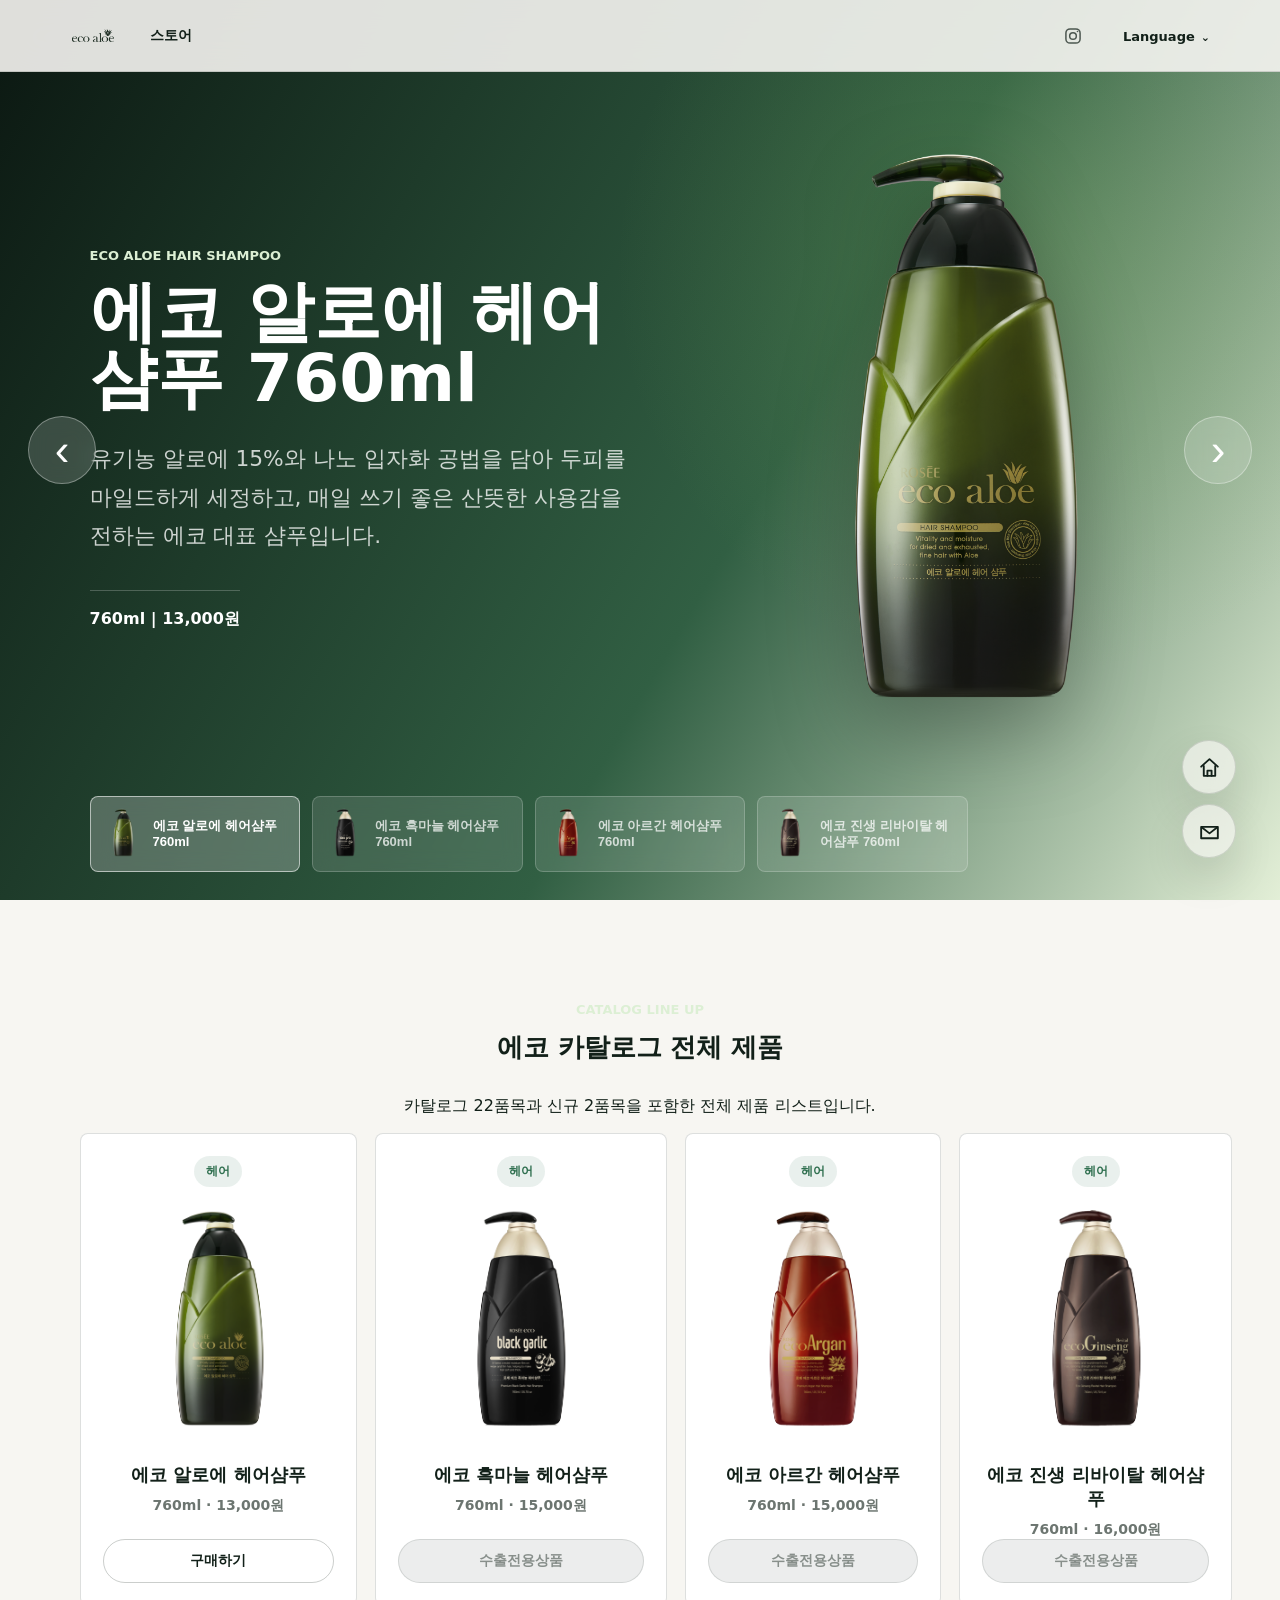
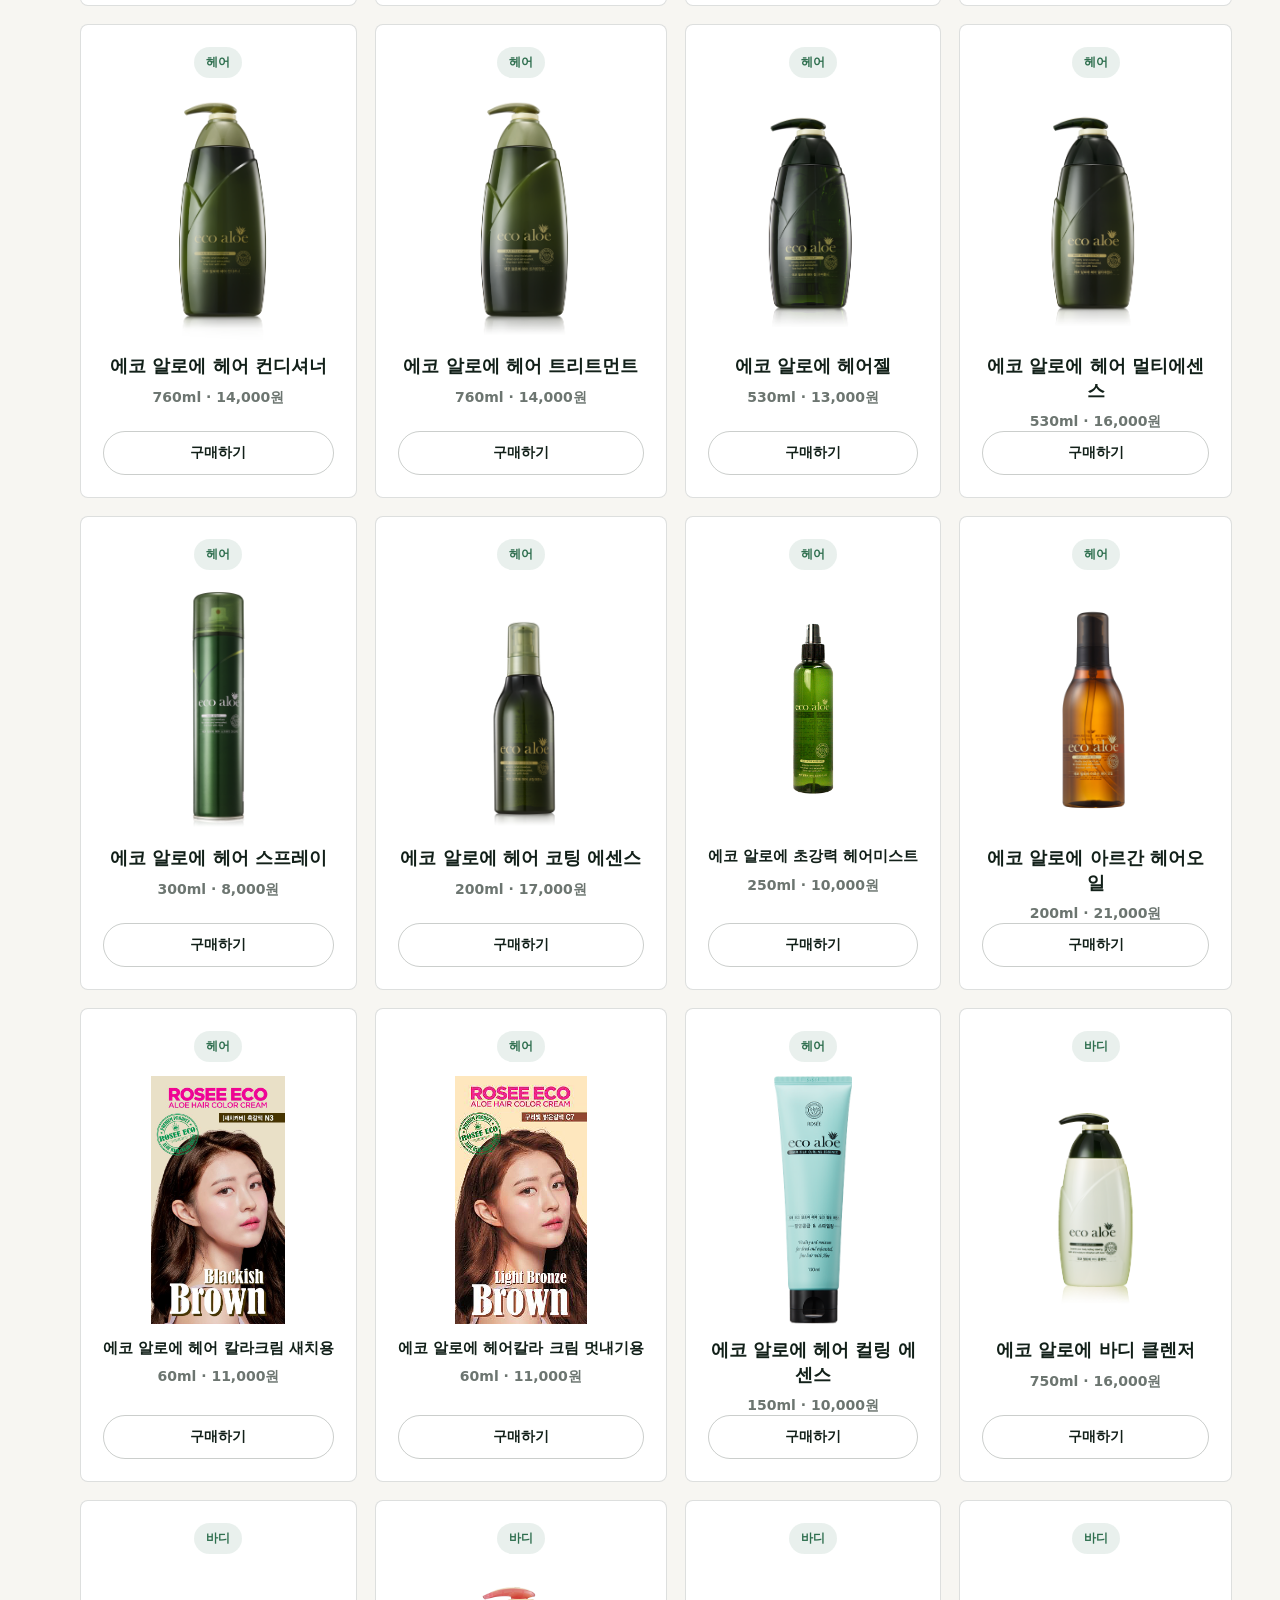
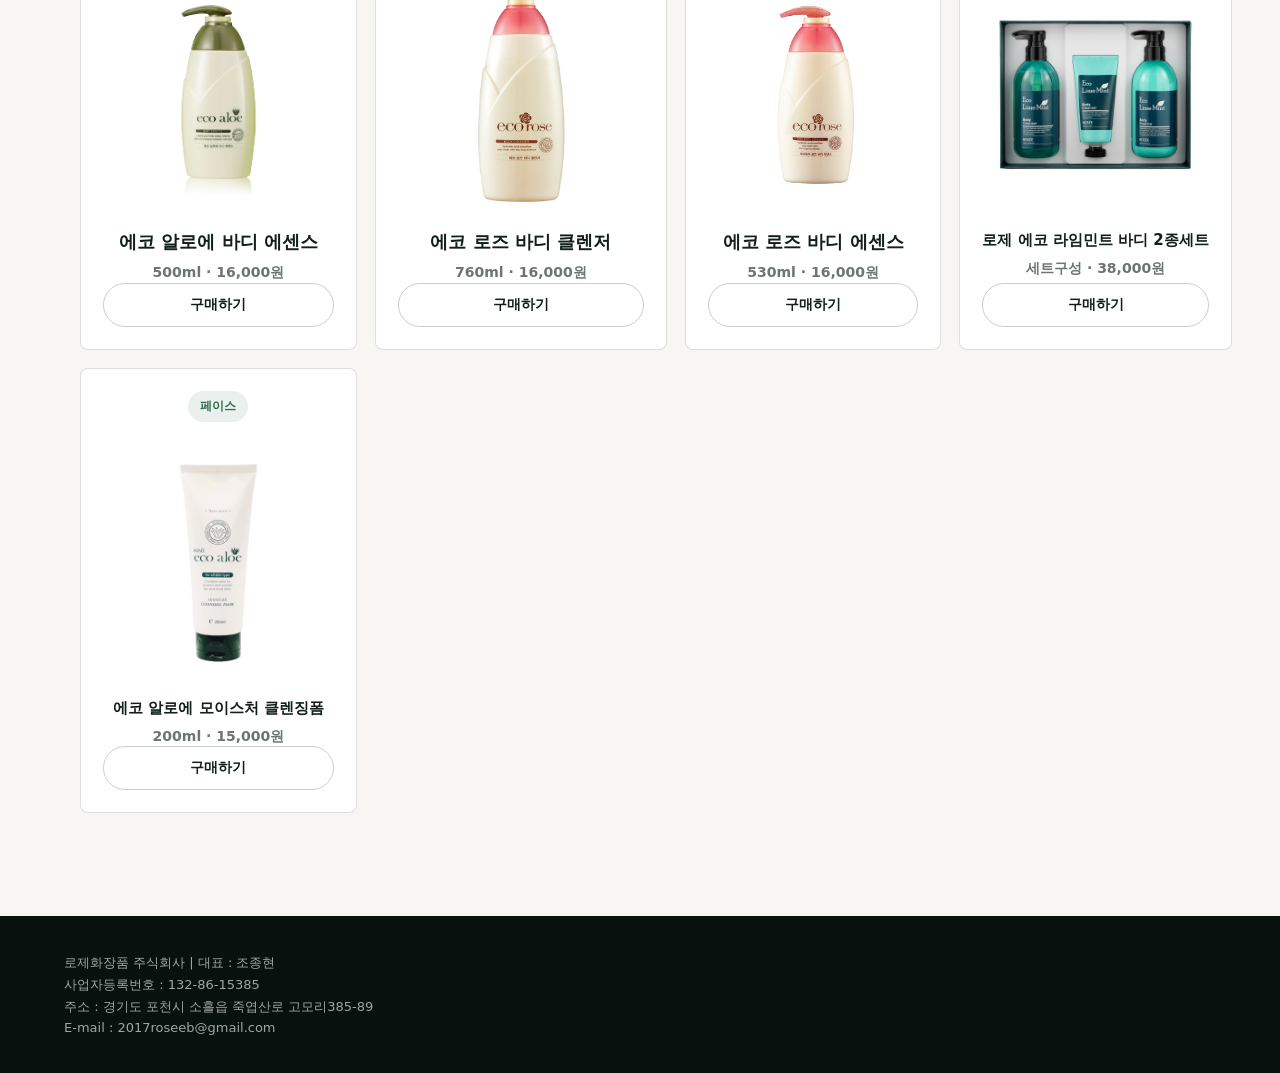
==== aloe-conditioner.html @ d9a3c45c "update" ====
<!doctype html>
<html lang="ko">
  <head>
    <meta charset="utf-8" />
    <meta name="viewport" content="width=device-width, initial-scale=1" />
    <title>Eco Best Line | ROSEE ECO</title>
    <meta name="description" content="로제 에코 베스트 5품목과 전체 카탈로그 제품 소개 페이지입니다." />
    <link rel="stylesheet" href="product.css" />
  </head>
  <body class="quick-always">
    <header class="product-header">
      <a class="product-logo" href="https://ecoaloe.co.kr/" aria-label="ROSEE ECO 홈">
        <img src="assets/eco-logo.png" alt="ROSEE ECO" />
      </a>
      <nav aria-label="제품 페이지 이동">
        <a class="is-active" href="aloe-shampoo.html">스토어</a>
      </nav>
      <a class="instagram-link" href="https://www.instagram.com/ecoaloe.korea?igsh=MTF1bDc4emUyenNnOA%3D%3D&amp;utm_source=qr" target="_blank" rel="noopener noreferrer" aria-label="에코 알로에 인스타그램">
        <svg viewBox="0 0 24 24" aria-hidden="true">
          <rect x="3.5" y="3.5" width="17" height="17" rx="5"></rect>
          <circle cx="12" cy="12" r="4"></circle>
          <circle cx="17.4" cy="6.6" r="1"></circle>
        </svg>
      </a>
      <div class="language-menu">
        <button class="language-toggle" type="button" aria-expanded="false" aria-haspopup="true">Language</button>
        <div class="language-panel" aria-label="Language selection">
          <button type="button" data-lang="ko">한국어</button>
          <button type="button" data-lang="en">English</button>
          <button type="button" data-lang="ja">日本語</button>
          <button type="button" data-lang="zh-CN">中文</button>
          <button type="button" data-lang="vi">Tiếng Việt</button>
          <button type="button" data-lang="th">ไทย</button>
          <button type="button" data-lang="ru">Русский</button>
          <button type="button" data-lang="uz">Oʻzbek</button>
        </div>
      </div>
    </header>

    <main>
      <section class="detail-hero" aria-live="polite">
        <button class="product-arrow product-arrow-prev" type="button" data-best-prev aria-label="이전 제품">‹</button>
        <div class="detail-copy">
          <p class="eyebrow" data-best-kicker>Eco Aloe Hair Shampoo</p>
          <h1 data-best-title>에코 알로에 헤어샴푸 760ml</h1>
          <p data-best-body></p>
          <p class="product-meta" data-best-meta></p>
        </div>
        <div class="detail-visual">
          <img data-best-image src="assets/best-aloe-shampoo.png" alt="에코 알로에 헤어샴푸" />
        </div>
        <button class="product-arrow product-arrow-next" type="button" data-best-next aria-label="다음 제품">›</button>
        <nav class="product-thumbs" aria-label="베스트 제품 바로가기" data-best-thumbs></nav>
      </section>

      <section class="catalog-section">
        <div class="catalog-head">
          <p class="eyebrow">Catalog Line Up</p>
          <h2>에코 카탈로그 전체 제품</h2>
          <p>카탈로그 22품목과 신규 2품목을 포함한 전체 제품 리스트입니다.</p>
        </div>
        <div class="catalog-grid" data-catalog-grid></div>
      </section>
    </main>

    <footer class="detail-footer">
      <p data-i18n="footer.company">로제화장품 주식회사 | 대표 : 조종현</p>
      <p data-i18n="footer.business">사업자등록번호 : 132-86-15385</p>
      <p data-i18n="footer.address">주소 : 경기도 포천시 소흘읍 죽엽산로 고모리385-89</p>
      <p>E-mail : <a href="mailto:2017roseeb@gmail.com">2017roseeb@gmail.com</a></p>
    </footer>
    <nav class="quick-actions" aria-label="빠른 이동">
      <a class="quick-action" href="https://ecoaloe.co.kr/" aria-label="홈">
        <svg viewBox="0 0 24 24" aria-hidden="true">
          <path d="M4 11.2 12 4l8 7.2" />
          <path d="M6.5 10.5V20h11v-9.5" />
          <path d="M10 20v-5h4v5" />
        </svg>
      </a>
      <a class="quick-action" href="proposal.html" aria-label="수출 문의">
        <svg viewBox="0 0 24 24" aria-hidden="true">
          <path d="M4 7.5h16v11H4z" />
          <path d="m4.8 8.2 7.2 5.6 7.2-5.6" />
        </svg>
      </a>
    </nav>
    <script src="i18n.js"></script>
    <script src="product.js"></script>
  </body>
</html>
---- product.css ----
:root {
  --ink: #122019;
  --deep: #07110d;
  --leaf: #2f6f4f;
  --aloe: #89b95f;
  --mint: #dcefd4;
  --paper: #f7f6f2;
  --cream: #f7f6f2;
  --coral: #d56f57;
  --line: rgba(18, 32, 25, 0.14);
}

* {
  box-sizing: border-box;
}

body {
  margin: 0;
  background: var(--paper);
  color: var(--ink);
  font-family: "Apple SD Gothic Neo", "Noto Sans KR", system-ui, sans-serif;
  letter-spacing: 0;
}

a {
  color: inherit;
  text-decoration: none;
}

img {
  display: block;
  max-width: 100%;
}

.product-header {
  align-items: center;
  background: rgba(247, 246, 242, 0.9);
  border-bottom: 1px solid var(--line);
  display: flex;
  gap: 28px;
  height: 72px;
  justify-content: space-between;
  left: 0;
  padding: 0 clamp(20px, 5vw, 72px);
  position: fixed;
  right: 0;
  top: 0;
  z-index: 20;
  backdrop-filter: blur(18px);
}

.product-logo {
  align-items: center;
  display: inline-flex;
  height: 48px;
  justify-content: center;
  width: 58px;
}

.product-logo img {
  filter: brightness(0) saturate(100%) invert(12%) sepia(20%) saturate(799%) hue-rotate(89deg) brightness(94%) contrast(93%);
  height: 42px;
  object-fit: contain;
  width: 42px;
}

.product-header nav {
  display: flex;
  gap: clamp(14px, 2vw, 28px);
  font-size: 14px;
  font-weight: 800;
}

.quick-actions {
  bottom: clamp(22px, 4vw, 42px);
  display: grid;
  gap: 10px;
  opacity: 0;
  pointer-events: none;
  position: fixed;
  right: clamp(18px, 3.6vw, 44px);
  transform: translateY(12px);
  transition: opacity 220ms ease, transform 220ms ease;
  z-index: 24;
}

body.quick-always .quick-actions {
  opacity: 1;
  pointer-events: auto;
  transform: translateY(0);
}

.quick-action {
  align-items: center;
  background: rgba(247, 246, 242, 0.68);
  border: 1px solid rgba(18, 32, 25, 0.14);
  border-radius: 999px;
  box-shadow: 0 18px 44px rgba(0, 0, 0, 0.12);
  color: var(--ink);
  display: inline-flex;
  height: 54px;
  justify-content: center;
  width: 54px;
  backdrop-filter: blur(18px);
}

.quick-action svg {
  fill: none;
  height: 25px;
  stroke: currentColor;
  stroke-linecap: round;
  stroke-linejoin: round;
  stroke-width: 1.8;
  width: 25px;
}

.product-header nav a {
  opacity: 0.58;
}

.product-header nav a.is-active,
.product-header nav a:hover {
  opacity: 1;
}

.instagram-link {
  align-items: center;
  color: inherit;
  display: inline-flex;
  flex: 0 0 auto;
  height: 32px;
  justify-content: center;
  margin-left: auto;
  opacity: 0.72;
  transition: opacity 180ms ease, transform 180ms ease;
  width: 32px;
}

.instagram-link:hover {
  opacity: 1;
  transform: translateY(-1px);
}

.instagram-link svg {
  fill: none;
  height: 20px;
  stroke: currentColor;
  stroke-linecap: round;
  stroke-linejoin: round;
  stroke-width: 1.8;
  width: 20px;
}

.instagram-link svg circle:last-child {
  fill: currentColor;
  stroke: none;
}

.language-menu {
  position: relative;
}

.language-toggle {
  appearance: none;
  background: transparent;
  border: 0;
  color: inherit;
  cursor: pointer;
  font: inherit;
  font-size: 13px;
  font-weight: 800;
}

.language-toggle::after {
  content: "⌄";
  font-size: 11px;
  margin-left: 6px;
}

.language-panel {
  background: rgba(247, 246, 242, 0.98);
  border: 1px solid var(--line);
  border-radius: 8px;
  box-shadow: 0 18px 42px rgba(15, 31, 24, 0.14);
  display: grid;
  gap: 2px;
  min-width: 152px;
  opacity: 0;
  padding: 10px;
  pointer-events: none;
  position: absolute;
  right: 0;
  top: calc(100% + 18px);
  transform: translateY(-8px);
  transition: opacity 180ms ease, transform 180ms ease;
}

.language-menu.is-open .language-panel {
  opacity: 1;
  pointer-events: auto;
  transform: translateY(0);
}

.language-panel button {
  appearance: none;
  background: transparent;
  border: 0;
  border-radius: 6px;
  color: inherit;
  cursor: pointer;
  font: inherit;
  font-size: 13px;
  padding: 9px 10px;
  text-align: left;
}

.language-panel button:hover,
.language-panel button.is-active {
  background: rgba(47, 111, 79, 0.12);
}

.product-menu-button {
  appearance: none;
  background: transparent;
  border: 0;
  color: inherit;
  cursor: pointer;
  display: none;
  height: 42px;
  padding: 0;
  width: 42px;
}

.product-menu-button span {
  background: currentColor;
  display: block;
  height: 1px;
  margin: 6px auto;
  width: 22px;
}

.store-banner {
  align-items: center;
  background:
    linear-gradient(90deg, rgba(7, 17, 13, 0.34) 0%, rgba(7, 17, 13, 0.08) 38%, rgba(7, 17, 13, 0) 66%),
    url("assets/store-coming-soon-banner.png") center / cover;
  display: flex;
  height: min(48svh, 420px);
  justify-content: flex-start;
  margin: 112px auto 56px;
  max-width: 1480px;
  overflow: hidden;
  padding: clamp(34px, 6vw, 86px);
  width: min(92vw, 1480px);
}

.store-banner p {
  color: #fff;
  font-size: clamp(42px, 6vw, 92px);
  font-weight: 900;
  letter-spacing: -0.04em;
  line-height: 1;
  margin: 0;
}

.store-banner + .category-section {
  margin-top: 0;
}

.category-section {
  display: grid;
  gap: clamp(18px, 2.4vw, 34px);
  grid-template-columns: repeat(3, minmax(0, 1fr));
  margin: 112px auto 78px;
  max-width: 1480px;
  width: min(92vw, 1480px);
}

.category-card {
  aspect-ratio: 3 / 4.25;
  background: #dde6d5;
  color: #fff;
  display: block;
  overflow: hidden;
  position: relative;
}

.category-card::after {
  background: linear-gradient(180deg, rgba(7, 17, 13, 0.18), rgba(7, 17, 13, 0.18) 38%, rgba(7, 17, 13, 0.56));
  content: "";
  inset: 0;
  position: absolute;
  z-index: 1;
}

.category-card img {
  height: 100%;
  object-fit: cover;
  width: 100%;
  transition: transform 380ms ease;
}

.category-card:hover img {
  transform: scale(1.045);
}

.category-card div {
  left: clamp(24px, 3vw, 52px);
  position: absolute;
  top: clamp(24px, 3vw, 52px);
  z-index: 2;
}

.category-card h2 {
  font-size: clamp(44px, 5vw, 82px);
  font-weight: 400;
  letter-spacing: 0;
  line-height: 1;
  margin: 0 0 24px;
}

.category-card p {
  font-size: clamp(17px, 1.8vw, 26px);
  font-weight: 500;
  line-height: 1.35;
  margin: 0;
}

.category-card-face img {
  filter: saturate(0.9);
}

body.is-category-store .store-banner,
body.is-category-store .detail-footer {
  display: none;
}

body.is-category-store {
  overflow: hidden;
}

body.is-category-store .category-section {
  gap: clamp(10px, 1.2vw, 18px);
  margin: 104px auto 24px;
}

body.is-category-store .category-card {
  aspect-ratio: 16 / 4.7;
}

body.is-category-store .category-card div {
  left: clamp(18px, 2vw, 32px);
  top: 50%;
  transform: translateY(-50%);
}

body.is-category-store .category-card h2 {
  font-size: clamp(24px, 2.8vw, 42px);
  margin-bottom: 10px;
}

body.is-category-store .category-card p {
  font-size: clamp(12px, 1.1vw, 16px);
}

body.is-category-store .category-card-hair img,
body.is-category-store .category-card-body img,
body.is-category-store .category-card-face img {
  height: 100%;
  object-fit: cover;
  object-position: center;
  padding: 0;
}

body.is-category-store .catalog-section {
  padding: 0 clamp(22px, 5vw, 76px) 24px;
}

.detail-hero {
  align-items: center;
  background:
    radial-gradient(circle at 80% 30%, rgba(137, 185, 95, 0.24), transparent 34%),
    linear-gradient(120deg, #0b1711, #315f43 58%, #e3efd7);
  color: #fff;
  display: grid;
  gap: clamp(36px, 7vw, 108px);
  grid-template-columns: minmax(0, 0.86fr) minmax(320px, 0.7fr);
  min-height: 100svh;
  overflow: hidden;
  padding: 120px clamp(48px, 7vw, 128px) 142px;
  position: relative;
}

.detail-copy {
  max-width: 720px;
}

.eyebrow {
  color: var(--mint);
  font-size: 13px;
  font-weight: 900;
  margin: 0 0 16px;
  text-transform: uppercase;
}

.detail-copy h1 {
  font-size: clamp(54px, 5.2vw, 96px);
  line-height: 1;
  margin: 0 0 28px;
}

.detail-copy p:not(.eyebrow):not(.product-meta) {
  color: rgba(255, 255, 255, 0.78);
  font-size: clamp(17px, 1.7vw, 22px);
  line-height: 1.78;
  margin: 0;
}

.product-meta {
  border-top: 1px solid rgba(255, 255, 255, 0.22);
  color: #fff;
  display: inline-flex;
  font-weight: 900;
  margin: 34px 0 0;
  padding-top: 18px;
}

.detail-visual {
  align-self: end;
  min-height: 520px;
  position: relative;
}

.detail-visual img {
  filter: drop-shadow(0 34px 42px rgba(0, 0, 0, 0.28));
  height: min(70vh, 650px);
  margin: 0 auto;
  object-fit: contain;
  width: 100%;
}

.product-arrow {
  align-items: center;
  appearance: none;
  background: rgba(255, 255, 255, 0.16);
  border: 1px solid rgba(255, 255, 255, 0.34);
  border-radius: 999px;
  color: #fff;
  cursor: pointer;
  display: flex;
  font-size: 44px;
  height: 68px;
  justify-content: center;
  position: absolute;
  top: 50%;
  transform: translateY(-50%);
  width: 68px;
  z-index: 5;
  backdrop-filter: blur(10px);
}

.product-arrow-prev {
  left: 28px;
}

.product-arrow-next {
  right: 28px;
}

.product-thumbs {
  align-items: center;
  bottom: 28px;
  display: grid;
  gap: 12px;
  grid-template-columns: repeat(5, minmax(120px, 1fr));
  left: clamp(48px, 7vw, 128px);
  position: absolute;
  right: clamp(48px, 7vw, 128px);
  z-index: 4;
}

.product-thumbs button {
  align-items: center;
  appearance: none;
  background: rgba(255, 255, 255, 0.12);
  border: 1px solid rgba(255, 255, 255, 0.2);
  border-radius: 8px;
  color: rgba(255, 255, 255, 0.74);
  cursor: pointer;
  display: grid;
  gap: 8px;
  grid-template-columns: 44px 1fr;
  min-height: 74px;
  padding: 10px;
  text-align: left;
  backdrop-filter: blur(10px);
}

.product-thumbs button.is-active {
  background: rgba(255, 255, 255, 0.24);
  border-color: rgba(255, 255, 255, 0.56);
  color: #fff;
}

.product-thumbs img {
  height: 54px;
  object-fit: contain;
  width: 44px;
}

.product-thumbs span {
  font-size: 13px;
  font-weight: 900;
  line-height: 1.25;
}

.catalog-section {
  background: var(--cream);
  padding: clamp(72px, 8vw, 112px) clamp(22px, 5vw, 76px);
}

.catalog-head {
  margin: 0 auto;
  max-width: 1120px;
  text-align: center;
}

.catalog-head h2 {
  font-size: clamp(24px, 2vw, 34px);
  line-height: 1.1;
  margin: 0 0 34px;
}

.catalog-layout {
  margin: 0 auto;
  max-width: 1480px;
}

.catalog-category-panel {
  display: none;
}

.catalog-grid {
  display: grid;
  gap: 18px;
  grid-template-columns: repeat(4, 1fr);
  margin: 0 auto;
  max-width: 1120px;
}

.catalog-section.is-category-view .catalog-head {
  display: none;
}

.catalog-section.is-category-view .catalog-layout {
  align-items: start;
  display: grid;
  gap: clamp(20px, 2.3vw, 36px);
  grid-template-columns: minmax(300px, 0.72fr) minmax(0, 1.8fr);
}

.catalog-section.is-category-view .catalog-category-panel {
  background: #aebbaa;
  color: #fff;
  display: block;
  height: calc(100svh - 214px);
  min-height: 520px;
  overflow: hidden;
  padding: clamp(30px, 4vw, 64px);
  position: sticky;
  top: 96px;
}

.catalog-section.is-category-view .catalog-category-panel::after {
  background: linear-gradient(180deg, rgba(9, 16, 12, 0.14), rgba(9, 16, 12, 0.2) 42%, rgba(9, 16, 12, 0.5));
  content: "";
  inset: 0;
  position: absolute;
  z-index: 1;
}

.category-panel-copy {
  position: relative;
  z-index: 2;
}

.category-panel-copy h2 {
  font-size: clamp(64px, 7vw, 118px);
  font-weight: 700;
  letter-spacing: 0;
  line-height: 0.95;
  margin: 0 0 clamp(24px, 3vw, 44px);
}

.category-panel-copy p {
  font-size: clamp(23px, 2.4vw, 42px);
  font-weight: 800;
  line-height: 1.35;
  margin: 0;
}

.catalog-category-panel img {
  height: 100%;
  inset: 0;
  left: 0;
  max-width: none;
  object-fit: cover;
  object-position: center;
  position: absolute;
  transform: none;
  width: 100%;
  z-index: 0;
}

.catalog-section.is-category-view .catalog-grid {
  align-content: start;
  align-items: start;
  display: grid;
  gap: 18px;
  grid-template-columns: repeat(auto-fill, minmax(260px, 340px));
  justify-content: start;
  margin: 0;
  max-width: none;
  max-height: calc(100svh - 214px);
  overflow-y: auto;
  padding: 0 10px 96px 0;
}

.catalog-section.is-category-view .catalog-card {
  align-items: flex-start;
  min-height: 430px;
  overflow: hidden;
  padding: 18px 22px 24px;
  width: 100%;
}

.catalog-section.is-category-view .catalog-category {
  display: inline-flex;
}

.catalog-section.is-category-view .catalog-card img {
  height: clamp(170px, 16vw, 230px);
  margin: 0 auto 16px;
}

.catalog-section.is-category-view .catalog-card h3 {
  font-size: 15px;
  width: 100%;
}

.catalog-section.is-category-view .catalog-card p,
.catalog-section.is-category-view .buy-button {
  font-size: 13px;
}

.catalog-section.is-category-view .catalog-card p {
  width: 100%;
}

.catalog-section.is-category-view .buy-button {
  align-self: stretch;
  margin-top: 12px;
  min-height: 38px;
  padding-inline: 14px;
  width: 100%;
}

.catalog-card {
  align-items: center;
  background: #fff;
  border: 1px solid var(--line);
  border-radius: 8px;
  display: flex;
  flex-direction: column;
  min-height: 420px;
  padding: 22px;
}

.catalog-category {
  background: rgba(47, 111, 79, 0.1);
  border-radius: 999px;
  color: var(--leaf);
  display: inline-flex;
  font-size: 12px;
  font-weight: 900;
  margin-bottom: 14px;
  padding: 7px 12px;
}

.catalog-card img {
  height: 248px;
  margin: 0 auto 14px;
  object-fit: contain;
  width: 100%;
}

.catalog-card h3 {
  font-size: 18px;
  line-height: 1.35;
  margin: 0 0 8px;
  text-align: center;
}

.catalog-card.product-strongMist h3 {
  font-size: clamp(15px, 1.1vw, 18px);
  white-space: nowrap;
}

.catalog-card.product-hairColor h3 {
  font-size: clamp(15px, 1.1vw, 18px);
  white-space: nowrap;
}

.catalog-card.product-aloeHairColor h3 {
  font-size: clamp(15px, 1.1vw, 18px);
  white-space: nowrap;
}

.catalog-card.product-limeMintSet h3 {
  font-size: clamp(15px, 1.1vw, 18px);
  white-space: nowrap;
}

.catalog-card.product-bodySet h3 {
  font-size: clamp(15px, 1.1vw, 18px);
  white-space: nowrap;
}

.catalog-card p {
  color: rgba(18, 32, 25, 0.62);
  font-size: 14px;
  font-weight: 900;
  line-height: 1.45;
  margin: 0;
  text-align: center;
}

.buy-button {
  align-items: center;
  border: 1px solid rgba(18, 32, 25, 0.22);
  border-radius: 999px;
  display: inline-flex;
  font-size: 14px;
  font-weight: 900;
  justify-content: center;
  margin-top: auto;
  min-height: 44px;
  padding: 0 18px;
  width: 100%;
  transition: background 180ms ease, border-color 180ms ease, color 180ms ease, transform 180ms ease;
}

.buy-button:hover {
  background: var(--ink);
  border-color: var(--ink);
  color: #fff;
  transform: translateY(-2px);
}

.buy-button.is-disabled {
  background: rgba(18, 32, 25, 0.08);
  border-color: rgba(18, 32, 25, 0.12);
  color: rgba(18, 32, 25, 0.46);
  cursor: default;
  pointer-events: none;
  transform: none;
}

.catalog-empty {
  background: #fff;
  border: 1px solid var(--line);
  border-radius: 8px;
  grid-column: 1 / -1;
  padding: clamp(36px, 6vw, 72px);
  text-align: center;
}

.catalog-empty h3 {
  font-size: clamp(26px, 3vw, 42px);
  margin: 0 0 16px;
}

.catalog-empty p {
  color: rgba(18, 32, 25, 0.62);
  font-weight: 800;
  line-height: 1.7;
  margin: 0;
}

.detail-footer {
  background: var(--deep);
  color: rgba(255, 255, 255, 0.62);
  font-size: 13px;
  padding: 34px clamp(22px, 5vw, 76px);
}

.detail-footer p {
  margin: 4px 0;
}

@media (max-width: 980px) {
  .product-header nav {
    background: transparent;
    border-radius: 0;
    color: inherit;
    display: flex;
    opacity: 1;
    pointer-events: auto;
    position: static;
    transform: none;
  }

  .instagram-link {
    margin-left: auto;
  }

  .detail-hero {
    grid-template-columns: 1fr;
  }

  .category-section {
    grid-template-columns: 1fr;
  }

  .category-card {
    aspect-ratio: 16 / 10;
  }

  .detail-visual {
    min-height: 360px;
  }

  .detail-grid {
    grid-template-columns: repeat(2, 1fr);
  }

  .product-thumbs {
    grid-template-columns: repeat(5, minmax(86px, 1fr));
    left: 24px;
    right: 24px;
  }

  .product-thumbs button {
    grid-template-columns: 1fr;
    justify-items: center;
    text-align: center;
  }

  .catalog-grid {
    grid-template-columns: repeat(2, 1fr);
  }

  .catalog-section.is-category-view .catalog-layout {
    display: block;
  }

  .catalog-section.is-category-view .catalog-category-panel {
    margin: 0 auto 22px;
    min-height: 560px;
    position: relative;
    top: auto;
  }

  .catalog-section.is-category-view .catalog-grid {
    grid-template-columns: repeat(auto-fill, minmax(240px, 320px));
    justify-content: center;
    margin-inline: auto;
    width: 100%;
  }

  .catalog-section.is-category-view .catalog-card {
    flex-basis: min(300px, 76vw);
    min-height: 520px;
  }
}

@media (max-width: 560px) {
  .product-header {
    gap: 8px;
    padding-inline: 12px;
  }

  .product-logo {
    flex: 0 0 42px;
    width: 42px;
  }

  .product-logo img {
    height: 36px;
    width: 36px;
  }

  .product-header nav {
    flex: 1 1 auto;
    gap: 12px;
    justify-content: center;
    min-width: 0;
    overflow-x: auto;
    scrollbar-width: none;
  }

  .product-header nav::-webkit-scrollbar {
    display: none;
  }

  .product-header nav a {
    flex: 0 0 auto;
    font-size: 12px;
    white-space: nowrap;
  }

  .instagram-link {
    height: 28px;
    width: 28px;
  }

  .language-toggle {
    font-size: 11px;
    white-space: nowrap;
  }

  .detail-hero {
    padding-top: 108px;
  }

  .store-banner {
    height: 260px;
    margin-top: 96px;
  }

  .category-card {
    aspect-ratio: 4 / 5;
  }

  .catalog-grid {
    gap: 10px;
    grid-template-columns: repeat(2, minmax(0, 1fr));
  }

  .catalog-section.is-category-view .catalog-grid {
    gap: 10px;
    grid-template-columns: repeat(2, minmax(0, 1fr));
    justify-content: stretch;
    padding-right: 0;
  }

  .catalog-card,
  .catalog-section.is-category-view .catalog-card {
    min-height: 360px;
    padding: 12px 10px 14px;
  }

  .catalog-card img,
  .catalog-section.is-category-view .catalog-card img {
    height: 150px;
    margin-bottom: 12px;
  }

  .catalog-category {
    font-size: 10px;
    margin-bottom: 10px;
    padding: 5px 9px;
  }

  .catalog-card h3,
  .catalog-section.is-category-view .catalog-card h3,
  .catalog-card.product-strongMist h3,
  .catalog-card.product-hairColor h3,
  .catalog-card.product-aloeHairColor h3,
  .catalog-card.product-limeMintSet h3,
  .catalog-card.product-bodySet h3 {
    font-size: 13px;
    white-space: normal;
  }

  .catalog-card p,
  .catalog-section.is-category-view .catalog-card p {
    font-size: 11px;
  }

  .buy-button,
  .catalog-section.is-category-view .buy-button {
    font-size: 12px;
    min-height: 38px;
    padding-inline: 8px;
  }

  .product-thumbs {
    display: flex;
    overflow-x: auto;
  }

  .product-thumbs button {
    flex: 0 0 132px;
  }
}
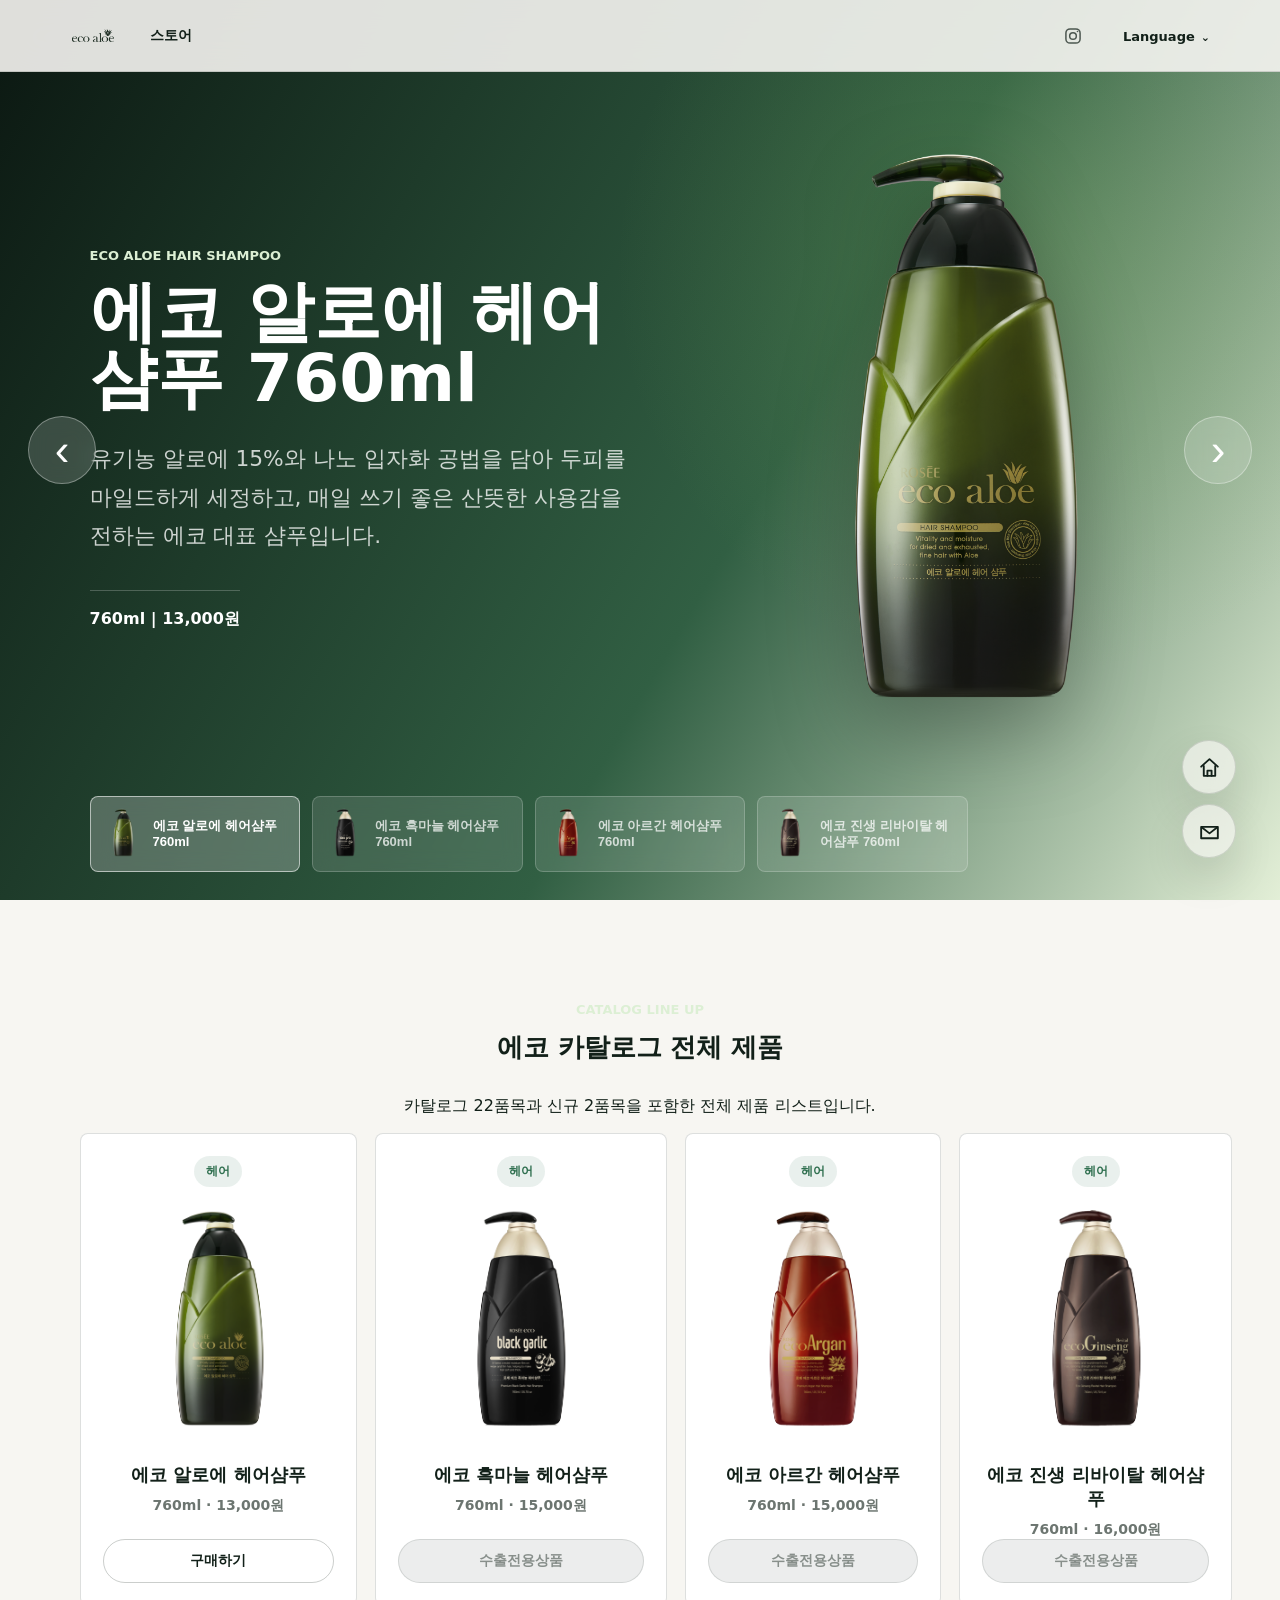
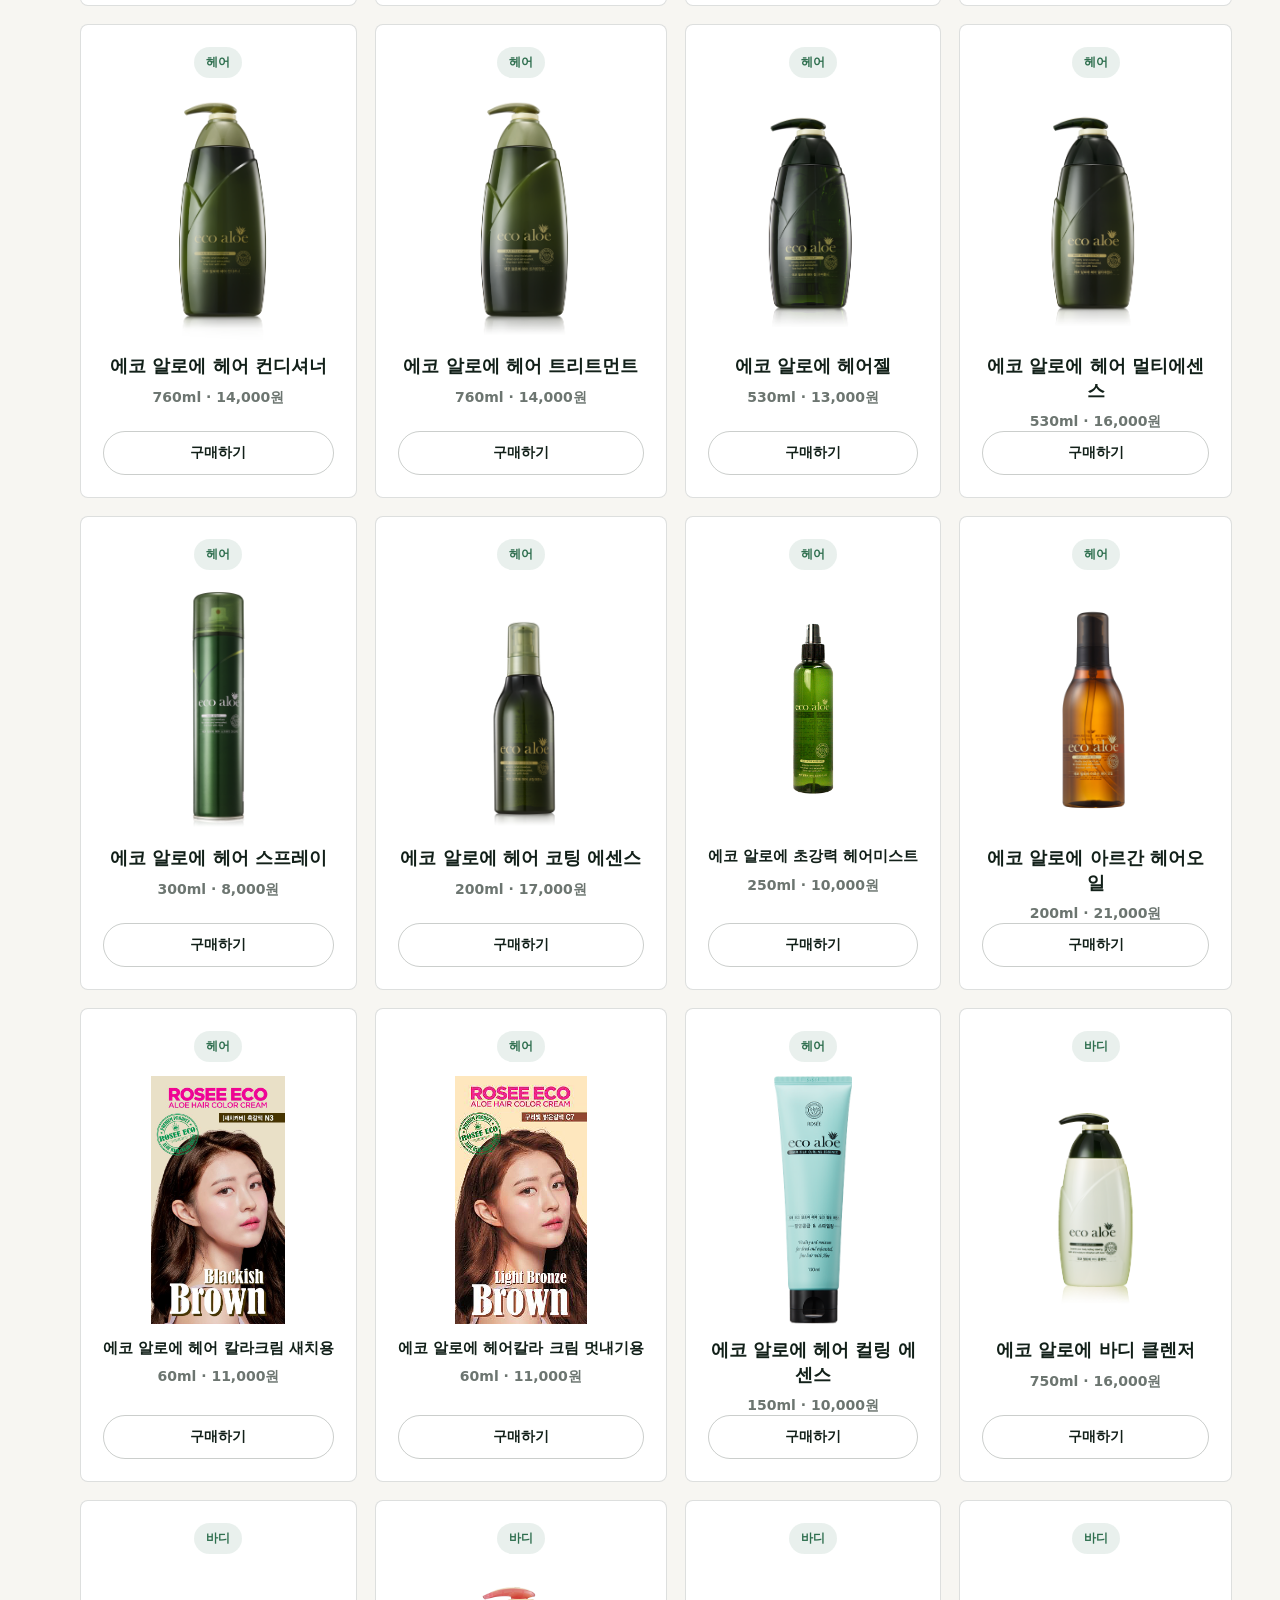
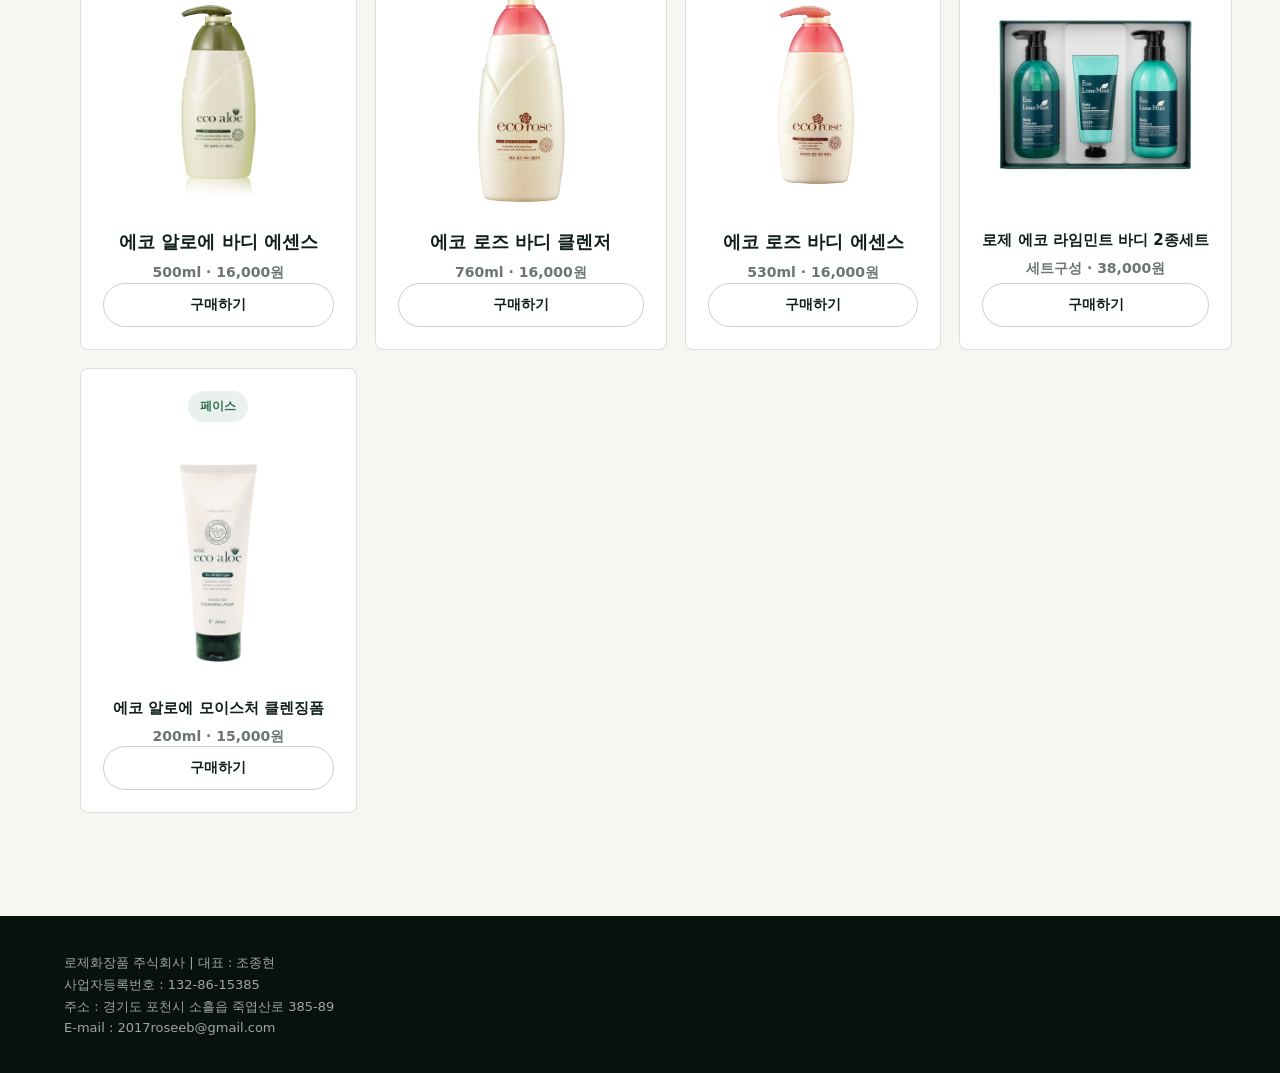
==== commit db444b65: "update" ====
--- a/aloe-conditioner.html
+++ b/aloe-conditioner.html
@@ -66,7 +66,7 @@
     <footer class="detail-footer">
       <p data-i18n="footer.company">로제화장품 주식회사 | 대표 : 조종현</p>
       <p data-i18n="footer.business">사업자등록번호 : 132-86-15385</p>
-      <p data-i18n="footer.address">주소 : 경기도 포천시 소흘읍 죽엽산로 고모리385-89</p>
+      <p data-i18n="footer.address">주소 : 경기도 포천시 소흘읍 죽엽산로 385-89</p>
       <p>E-mail : <a href="mailto:2017roseeb@gmail.com">2017roseeb@gmail.com</a></p>
     </footer>
     <nav class="quick-actions" aria-label="빠른 이동">
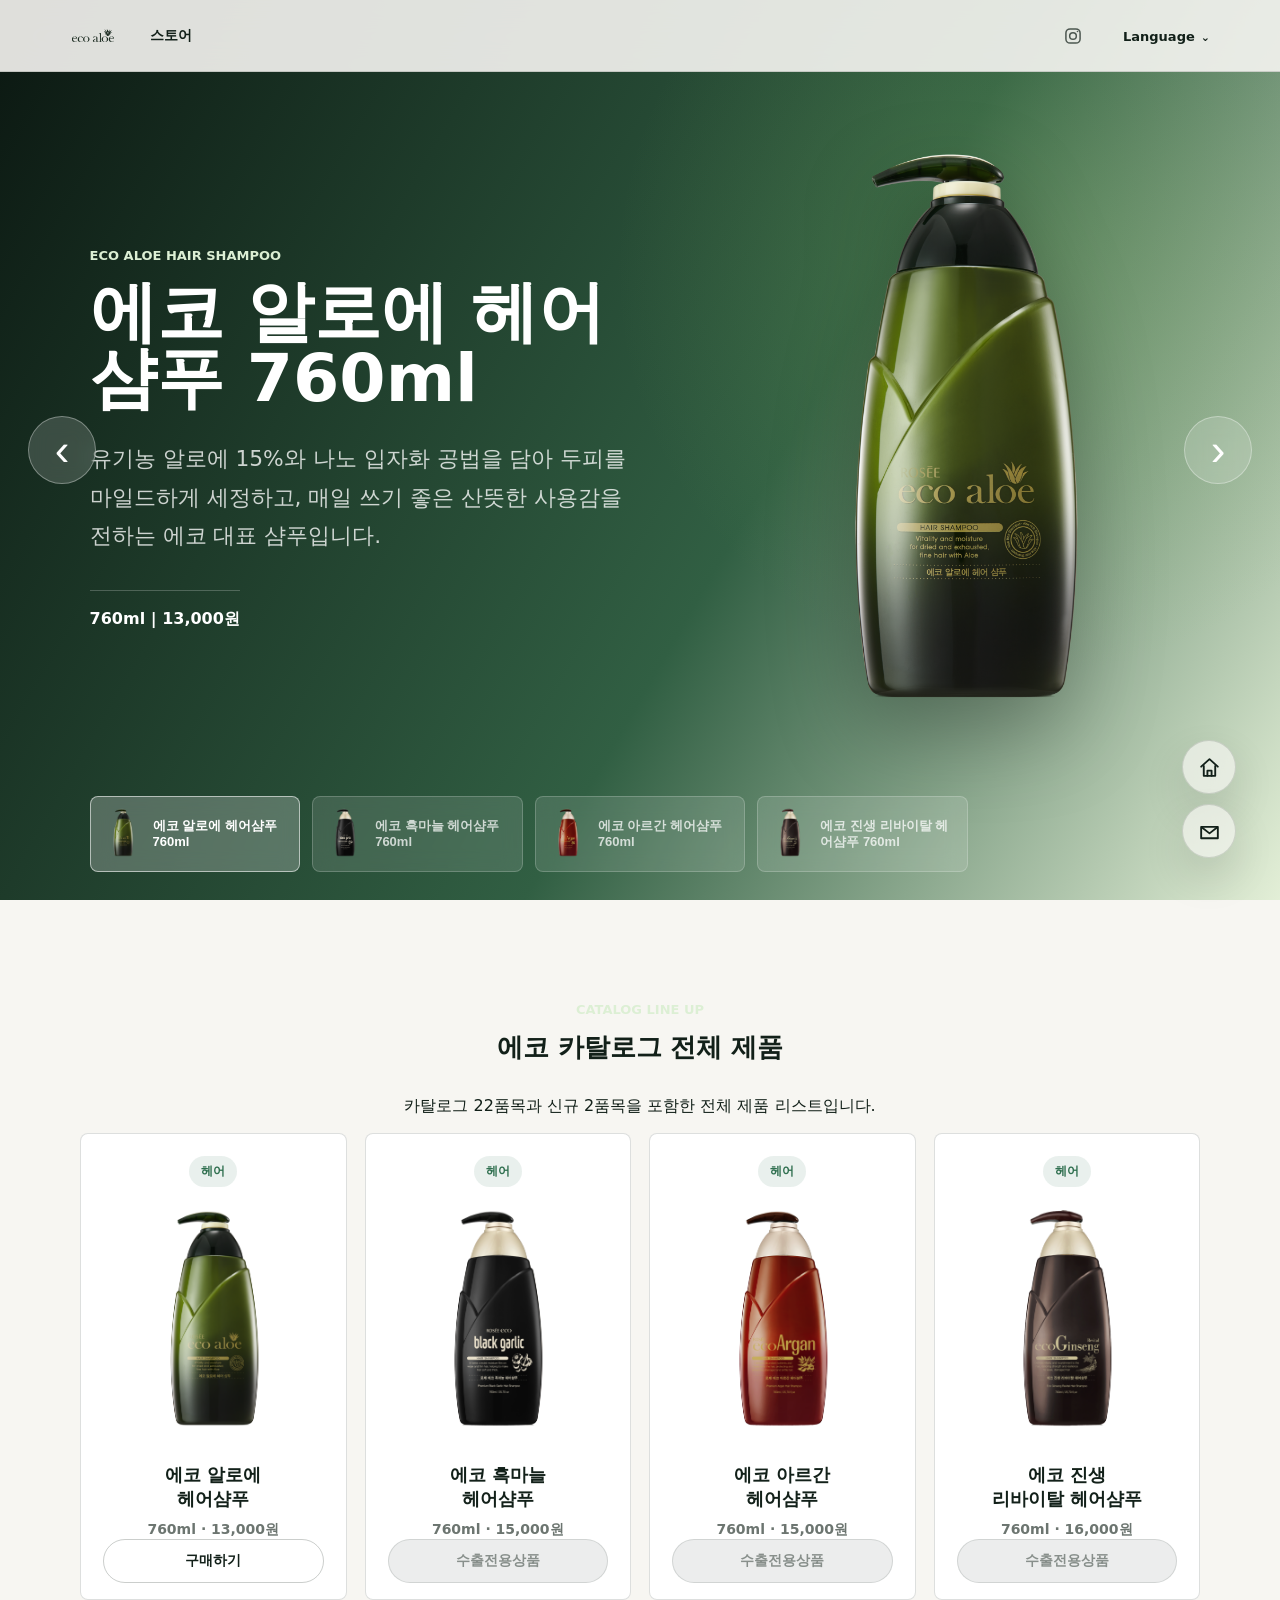
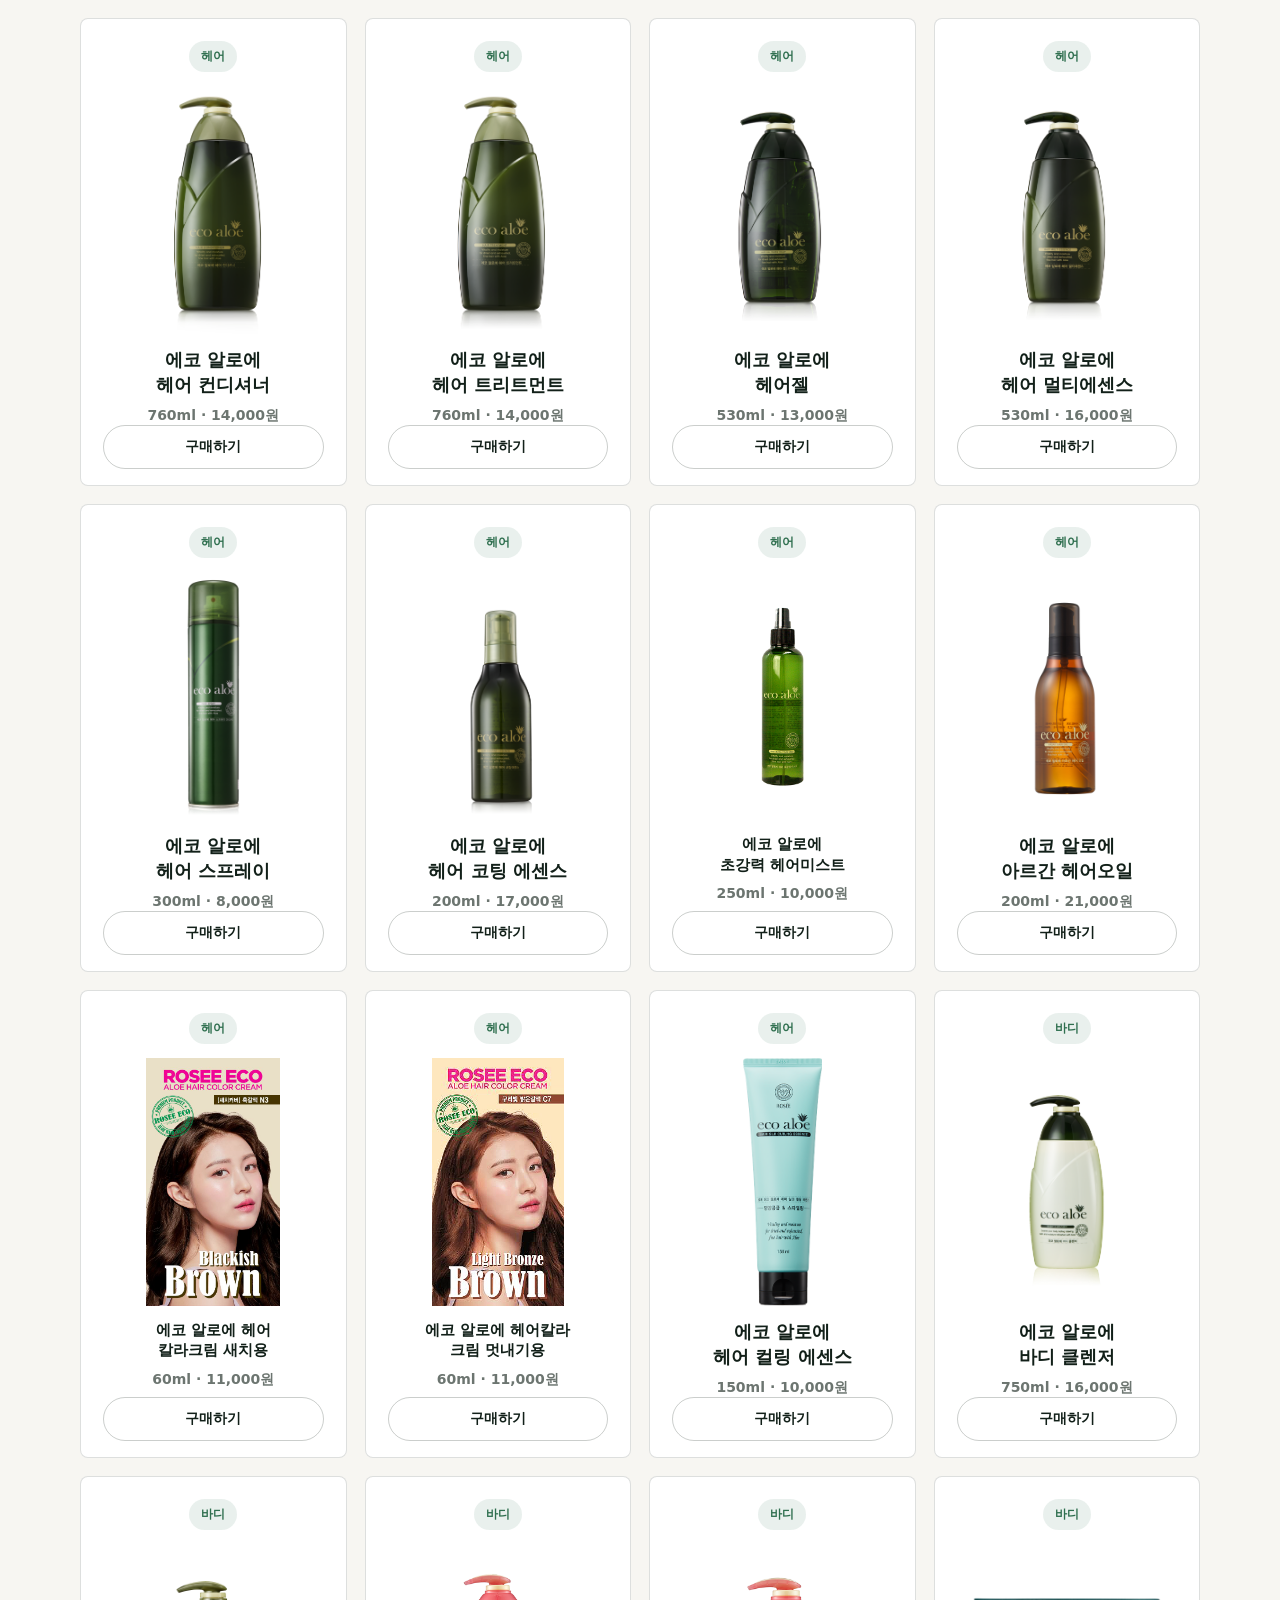
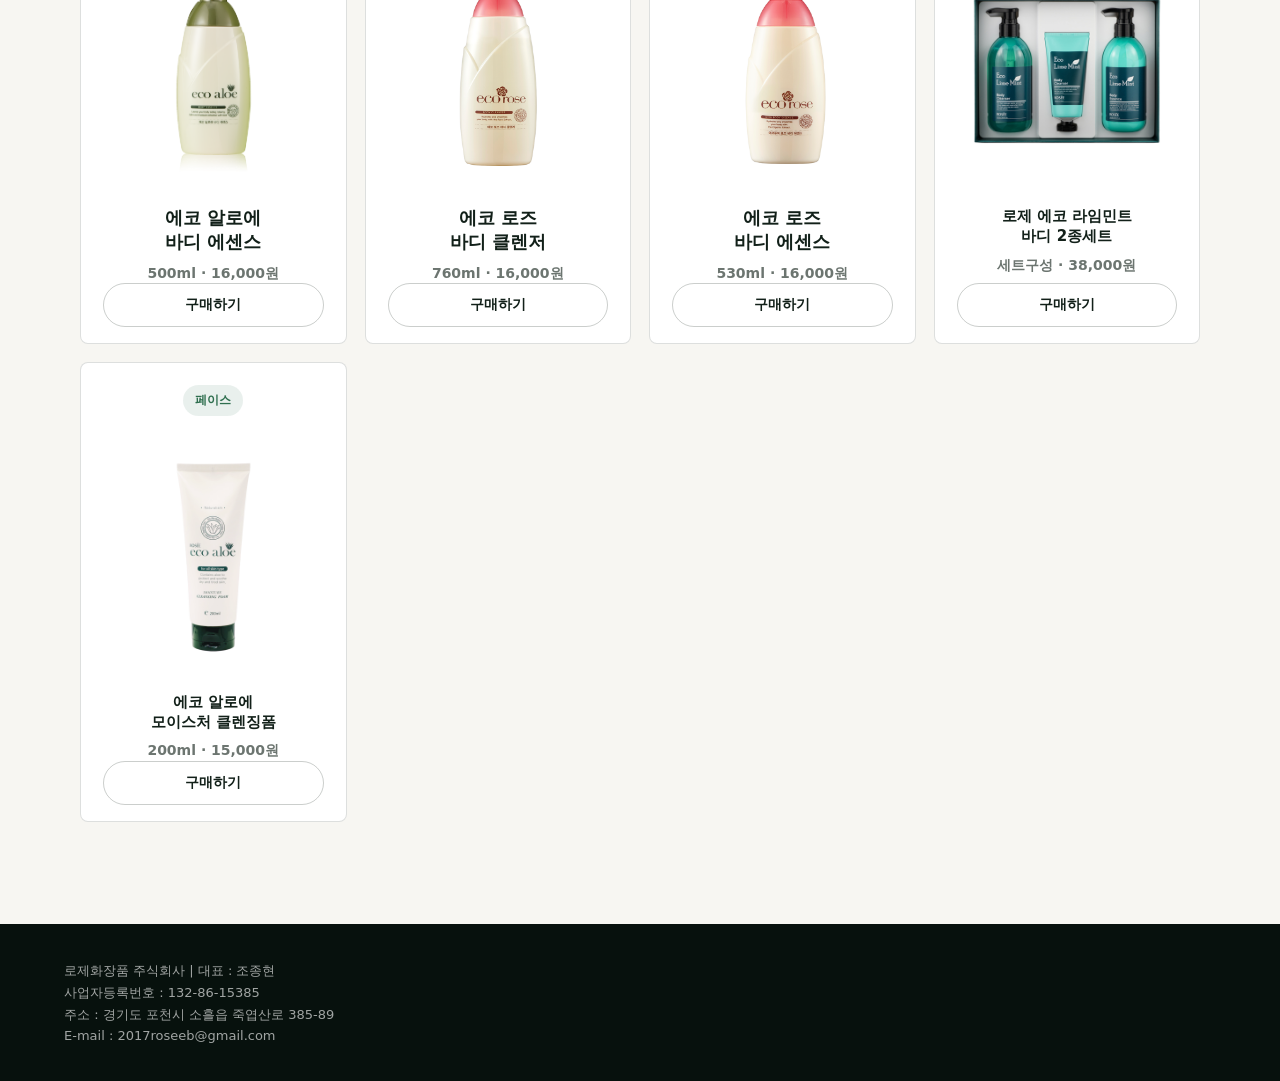
==== commit e591b2f6: "update" ====
--- a/aloe-conditioner.html
+++ b/aloe-conditioner.html
@@ -5,6 +5,7 @@
     <meta name="viewport" content="width=device-width, initial-scale=1" />
     <title>Eco Best Line | ROSEE ECO</title>
     <meta name="description" content="로제 에코 베스트 5품목과 전체 카탈로그 제품 소개 페이지입니다." />
+    <link rel="icon" href="favicon.ico" />
     <link rel="stylesheet" href="product.css" />
   </head>
   <body class="quick-always">
--- a/product.css
+++ b/product.css
@@ -330,13 +330,13 @@
   filter: saturate(0.9);
 }
 
-body.is-category-store .store-banner,
-body.is-category-store .detail-footer {
+body.is-category-store .store-banner {
   display: none;
 }
 
 body.is-category-store {
-  overflow: hidden;
+  overflow-x: hidden;
+  overflow-y: auto;
 }
 
 body.is-category-store .category-section {
@@ -556,7 +556,7 @@
   align-items: start;
   display: grid;
   gap: clamp(20px, 2.3vw, 36px);
-  grid-template-columns: minmax(300px, 0.72fr) minmax(0, 1.8fr);
+  grid-template-columns: minmax(300px, 0.65fr) minmax(0, 2.35fr);
 }
 
 .catalog-section.is-category-view .catalog-category-panel {
@@ -617,7 +617,7 @@
   align-items: start;
   display: grid;
   gap: 18px;
-  grid-template-columns: repeat(auto-fill, minmax(260px, 340px));
+  grid-template-columns: repeat(3, minmax(0, 1fr));
   justify-content: start;
   margin: 0;
   max-width: none;
@@ -626,11 +626,21 @@
   padding: 0 10px 96px 0;
 }
 
+@media (max-width: 1280px) and (min-width: 981px) {
+  .catalog-section.is-category-view .catalog-layout {
+    grid-template-columns: minmax(280px, 0.72fr) minmax(0, 1.8fr);
+  }
+
+  .catalog-section.is-category-view .catalog-grid {
+    grid-template-columns: repeat(2, minmax(0, 1fr));
+  }
+}
+
 .catalog-section.is-category-view .catalog-card {
   align-items: flex-start;
-  min-height: 430px;
+  min-height: 400px;
   overflow: hidden;
-  padding: 18px 22px 24px;
+  padding: 18px 22px 16px;
   width: 100%;
 }
 
@@ -672,8 +682,8 @@
   border-radius: 8px;
   display: flex;
   flex-direction: column;
-  min-height: 420px;
-  padding: 22px;
+  min-height: 400px;
+  padding: 22px 22px 16px;
 }
 
 .catalog-category {
@@ -698,7 +708,12 @@
   font-size: 18px;
   line-height: 1.35;
   margin: 0 0 8px;
+  min-height: 2.7em;
   text-align: center;
+}
+
+.catalog-card h3 span {
+  display: block;
 }
 
 .catalog-card.product-strongMist h3 {
@@ -870,11 +885,16 @@
 
   .catalog-section.is-category-view .catalog-card {
     flex-basis: min(300px, 76vw);
-    min-height: 520px;
+    min-height: 420px;
   }
 }
 
 @media (max-width: 560px) {
+  body.is-category-store {
+    overflow-x: hidden;
+    overflow-y: auto;
+  }
+
   .product-header {
     gap: 8px;
     padding-inline: 12px;
@@ -924,12 +944,73 @@
   }
 
   .store-banner {
-    height: 260px;
-    margin-top: 96px;
-  }
-
-  .category-card {
-    aspect-ratio: 4 / 5;
+    height: auto;
+    min-height: 104px;
+    margin: 88px auto 10px;
+    padding: 20px;
+    width: calc(100% - 24px);
+  }
+
+  .store-banner p {
+    font-size: 30px;
+  }
+
+  .store-banner + .category-section,
+  .category-section,
+  body.is-category-store .category-section {
+    gap: 8px;
+    margin: 0 auto 24px;
+    width: calc(100% - 24px);
+  }
+
+  .category-card,
+  body.is-category-store .category-card {
+    aspect-ratio: 16 / 4.7;
+  }
+
+  .category-card div,
+  body.is-category-store .category-card div {
+    left: 18px;
+    top: 50%;
+    transform: translateY(-50%);
+  }
+
+  .category-card h2,
+  body.is-category-store .category-card h2 {
+    font-size: 25px;
+    margin-bottom: 6px;
+  }
+
+  .category-card p,
+  body.is-category-store .category-card p {
+    font-size: 12px;
+  }
+
+  body.is-category-store .store-banner {
+    display: flex;
+  }
+
+  body.is-category-store .catalog-section {
+    padding: 26px 12px 64px;
+  }
+
+  .catalog-section.is-category-view .catalog-head {
+    display: block;
+  }
+
+  .catalog-section.is-category-view .catalog-head h2 {
+    font-size: 28px;
+    margin-bottom: 24px;
+    text-align: left;
+  }
+
+  .catalog-section.is-category-view .catalog-category-panel {
+    display: none;
+  }
+
+  .catalog-section.is-category-view .catalog-grid {
+    max-height: none;
+    overflow: visible;
   }
 
   .catalog-grid {
@@ -946,8 +1027,10 @@
 
   .catalog-card,
   .catalog-section.is-category-view .catalog-card {
-    min-height: 360px;
-    padding: 12px 10px 14px;
+    align-self: stretch;
+    height: 330px;
+    min-height: 330px;
+    padding: 12px 10px;
   }
 
   .catalog-card img,
@@ -969,8 +1052,34 @@
   .catalog-card.product-aloeHairColor h3,
   .catalog-card.product-limeMintSet h3,
   .catalog-card.product-bodySet h3 {
-    font-size: 13px;
-    white-space: normal;
+    font-size: 12px;
+    line-height: 1.2;
+    overflow: hidden;
+    text-overflow: clip;
+    white-space: nowrap;
+    width: 100%;
+  }
+
+  .catalog-card h3 span {
+    display: inline;
+  }
+
+  .catalog-card h3 span:first-child::after {
+    content: " ";
+  }
+
+  .catalog-card h3 {
+    min-height: 0;
+  }
+
+  .catalog-card.product-strongMist h3,
+  .catalog-card.product-hairColor h3,
+  .catalog-card.product-aloeHairColor h3,
+  .catalog-card.product-limeMintSet h3,
+  .catalog-card.product-bodySet h3,
+  .catalog-card h3.is-long-title {
+    font-size: 10px;
+    letter-spacing: -0.04em;
   }
 
   .catalog-card p,
@@ -981,6 +1090,7 @@
   .buy-button,
   .catalog-section.is-category-view .buy-button {
     font-size: 12px;
+    margin-top: 14px;
     min-height: 38px;
     padding-inline: 8px;
   }
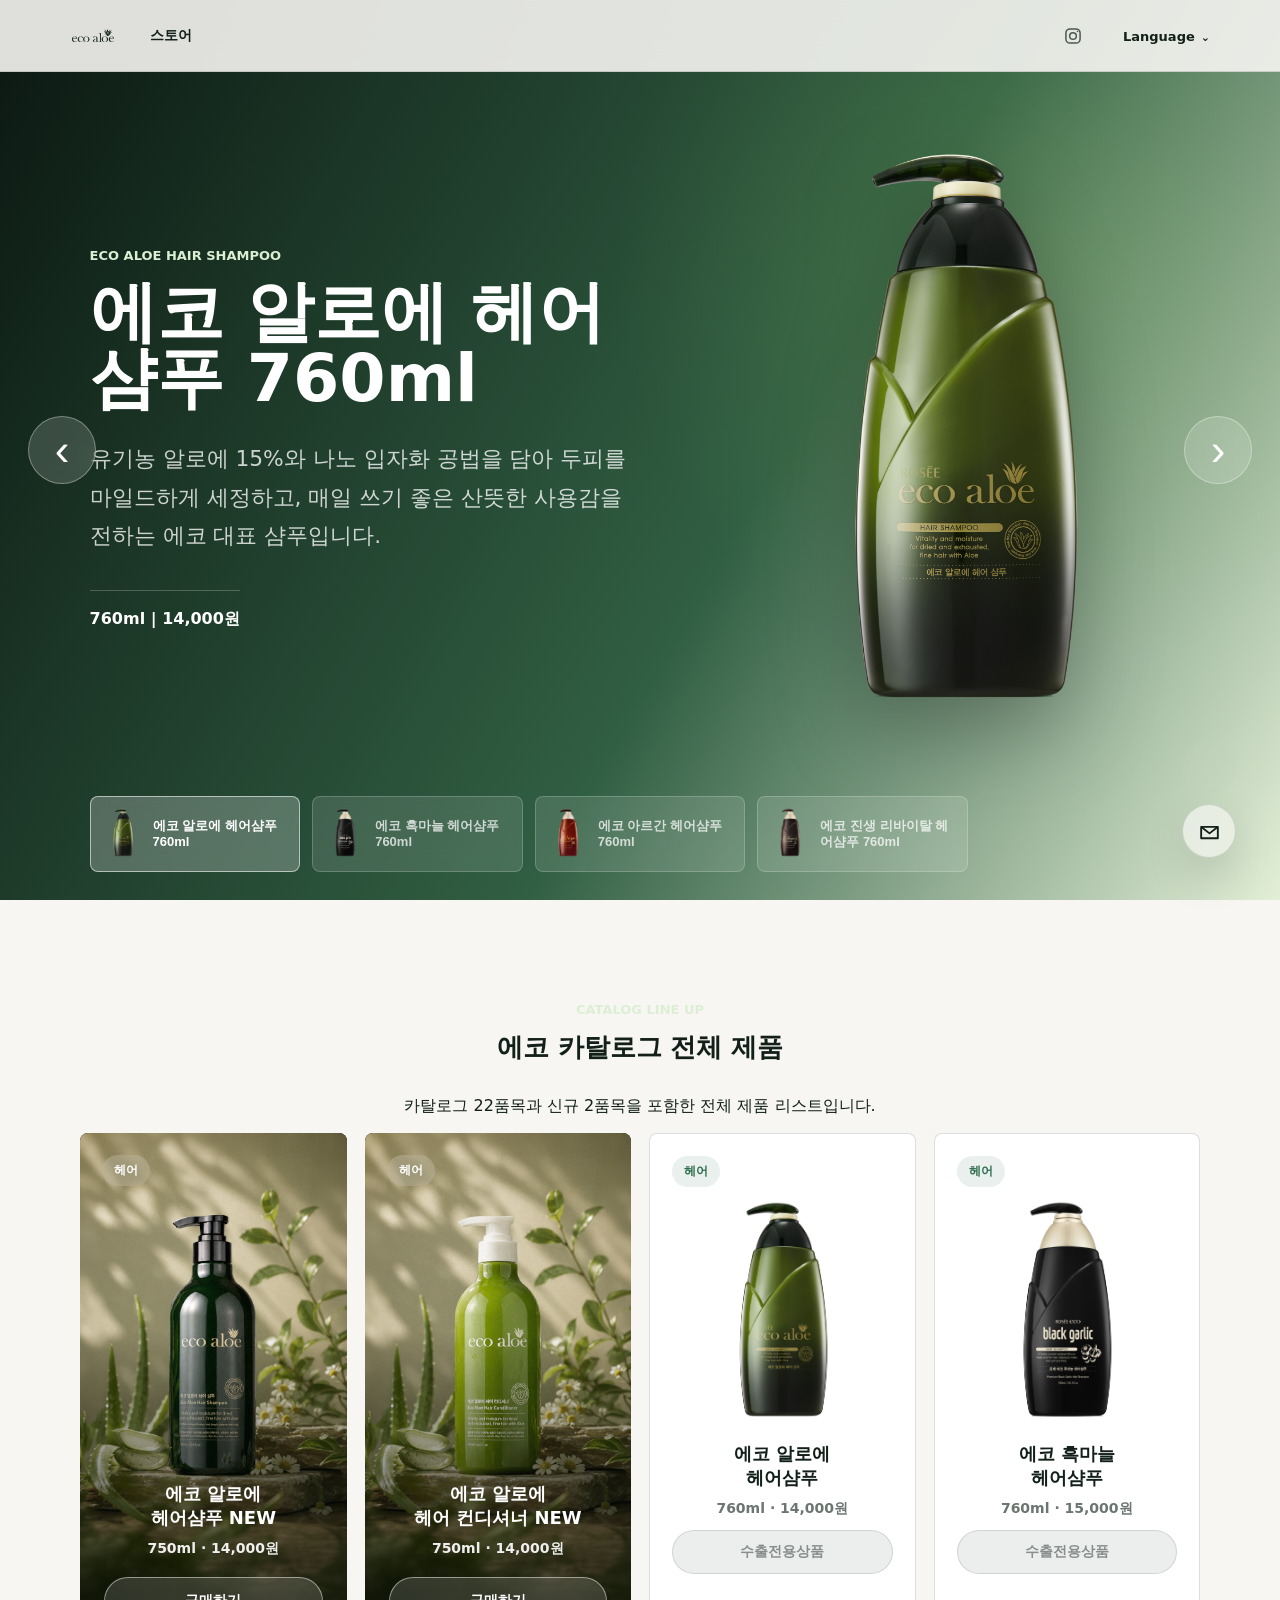
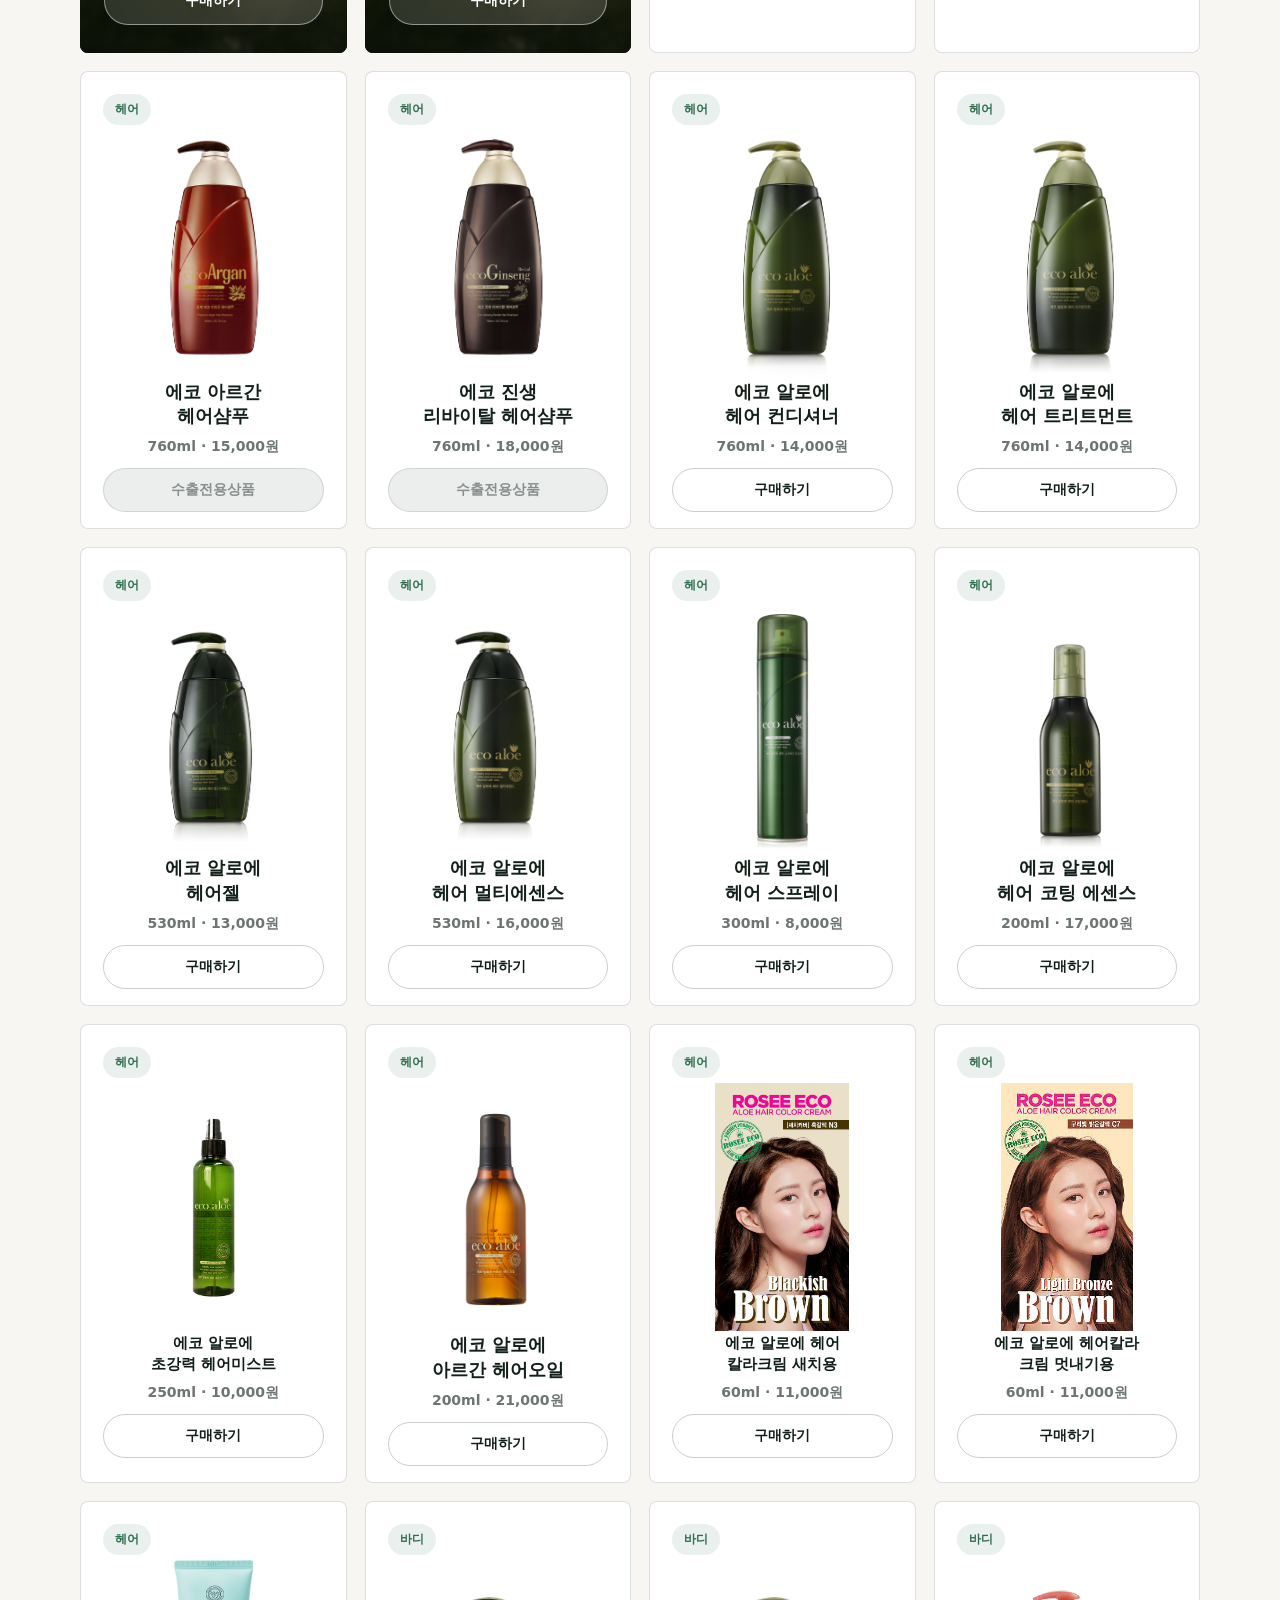
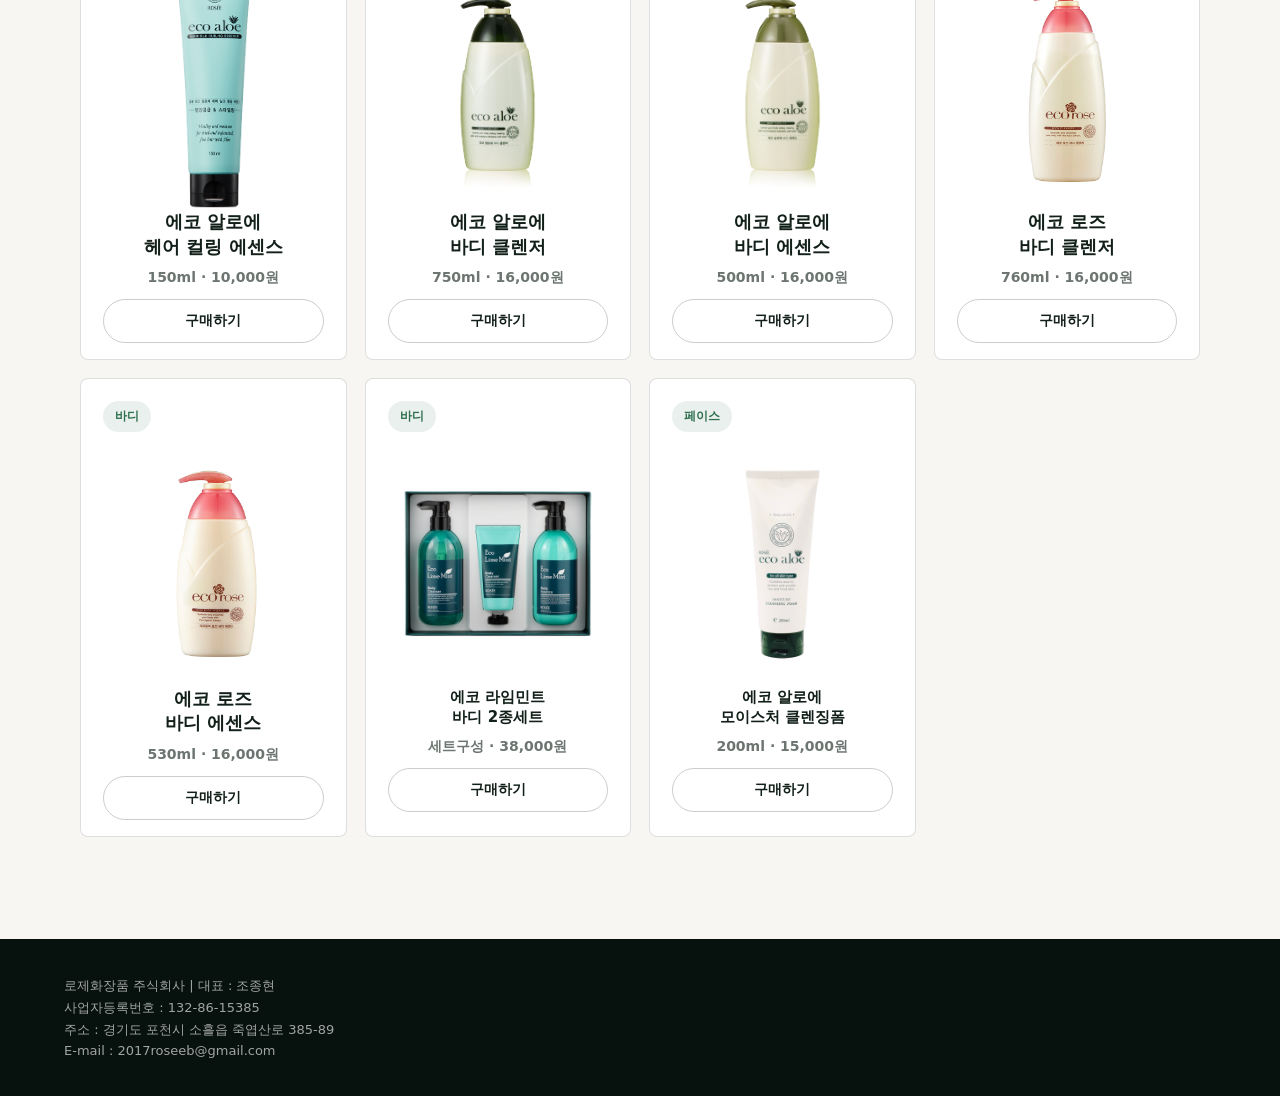
==== commit 89623d0e: "update" ====
--- a/aloe-conditioner.html
+++ b/aloe-conditioner.html
@@ -3,15 +3,15 @@
   <head>
     <meta charset="utf-8" />
     <meta name="viewport" content="width=device-width, initial-scale=1" />
-    <title>Eco Best Line | ROSEE ECO</title>
-    <meta name="description" content="로제 에코 베스트 5품목과 전체 카탈로그 제품 소개 페이지입니다." />
+    <title>에코알로에 제품 | 헤어,바디 케어브랜드</title>
+    <meta name="description" content="에코알로에 헤어, 바디 케어 제품과 데일리 케어 라인 소개 페이지입니다." />
     <link rel="icon" href="favicon.ico" />
     <link rel="stylesheet" href="product.css" />
   </head>
   <body class="quick-always">
     <header class="product-header">
-      <a class="product-logo" href="https://ecoaloe.co.kr/" aria-label="ROSEE ECO 홈">
-        <img src="assets/eco-logo.png" alt="ROSEE ECO" />
+      <a class="product-logo" href="https://ecoaloe.co.kr/" aria-label="에코알로에 홈">
+        <img src="assets/eco-logo.png" alt="에코알로에" />
       </a>
       <nav aria-label="제품 페이지 이동">
         <a class="is-active" href="aloe-shampoo.html">스토어</a>
@@ -64,7 +64,7 @@
       </section>
     </main>
 
-    <footer class="detail-footer">
+    <footer class="detail-footer" data-nosnippet>
       <p data-i18n="footer.company">로제화장품 주식회사 | 대표 : 조종현</p>
       <p data-i18n="footer.business">사업자등록번호 : 132-86-15385</p>
       <p data-i18n="footer.address">주소 : 경기도 포천시 소흘읍 죽엽산로 385-89</p>
@@ -86,6 +86,6 @@
       </a>
     </nav>
     <script src="i18n.js"></script>
-    <script src="product.js"></script>
+    <script src="product.js?v=20260706-new-shampoo-link"></script>
   </body>
 </html>
--- a/product.css
+++ b/product.css
@@ -256,11 +256,15 @@
 
 .store-banner p {
   color: #fff;
-  font-size: clamp(42px, 6vw, 92px);
+  font-size: clamp(32px, 4.4vw, 68px);
   font-weight: 900;
   letter-spacing: -0.04em;
-  line-height: 1;
+  line-height: 1.12;
   margin: 0;
+}
+
+.store-banner p span {
+  display: block;
 }
 
 .store-banner + .category-section {
@@ -648,9 +652,14 @@
   display: inline-flex;
 }
 
-.catalog-section.is-category-view .catalog-card img {
+.catalog-section.is-category-view .catalog-image {
   height: clamp(170px, 16vw, 230px);
   margin: 0 auto 16px;
+}
+
+.catalog-section.is-category-view .catalog-card img {
+  height: 100%;
+  margin: 0;
 }
 
 .catalog-section.is-category-view .catalog-card h3 {
@@ -684,6 +693,7 @@
   flex-direction: column;
   min-height: 400px;
   padding: 22px 22px 16px;
+  position: relative;
 }
 
 .catalog-category {
@@ -693,15 +703,117 @@
   display: inline-flex;
   font-size: 12px;
   font-weight: 900;
-  margin-bottom: 14px;
   padding: 7px 12px;
+  left: 22px;
+  margin-bottom: 0;
+  position: absolute;
+  top: 22px;
+  z-index: 2;
+}
+
+.catalog-image {
+  height: 248px;
+  margin: 36px auto 2px;
+  overflow: hidden;
+  width: 100%;
 }
 
 .catalog-card img {
-  height: 248px;
-  margin: 0 auto 14px;
+  height: 100%;
   object-fit: contain;
   width: 100%;
+}
+
+.catalog-card.product-aloeShampooNew,
+.catalog-card.product-aloeConditionerNew {
+  align-items: center;
+  background: var(--deep);
+  border: 0;
+  color: #fff;
+  justify-content: flex-end;
+  min-height: 520px;
+  overflow: hidden;
+  padding: 0 24px 28px;
+  text-shadow: 0 2px 18px rgba(0, 0, 0, 0.32);
+}
+
+.catalog-card.product-aloeShampooNew::after,
+.catalog-card.product-aloeConditionerNew::after {
+  background: linear-gradient(180deg, rgba(5, 12, 8, 0) 38%, rgba(5, 12, 8, 0.48) 68%, rgba(5, 12, 8, 0.72) 100%);
+  content: "";
+  inset: 0;
+  position: absolute;
+  z-index: 1;
+}
+
+.catalog-card.product-aloeShampooNew .catalog-category,
+.catalog-card.product-aloeConditionerNew .catalog-category {
+  background: rgba(255, 255, 255, 0.16);
+  color: #fff;
+  left: 22px;
+  top: 22px;
+  z-index: 3;
+  backdrop-filter: blur(14px);
+}
+
+.catalog-card.product-aloeShampooNew .catalog-image,
+.catalog-card.product-aloeConditionerNew .catalog-image {
+  height: 100%;
+  inset: 0;
+  margin: 0;
+  position: absolute;
+  width: 100%;
+  z-index: 0;
+}
+
+.catalog-card.product-aloeShampooNew img,
+.catalog-card.product-aloeConditionerNew img {
+  object-fit: cover;
+  object-position: center center;
+}
+
+.catalog-card.product-aloeShampooNew h3,
+.catalog-card.product-aloeConditionerNew h3,
+.catalog-card.product-aloeShampooNew .catalog-card-actions,
+.catalog-card.product-aloeShampooNew .buy-button,
+.catalog-card.product-aloeConditionerNew .catalog-card-actions,
+.catalog-card.product-aloeConditionerNew .buy-button {
+  color: #fff;
+  position: relative;
+  z-index: 2;
+}
+
+.catalog-card.product-aloeShampooNew h3,
+.catalog-card.product-aloeConditionerNew h3 {
+  font-size: 18px;
+  line-height: 1.35;
+  margin-bottom: 8px;
+  margin-top: auto;
+  min-height: 0;
+}
+
+.catalog-card.product-aloeShampooNew p,
+.catalog-card.product-aloeConditionerNew p {
+  color: rgba(255, 255, 255, 0.92);
+  font-size: 14px;
+  font-weight: 900;
+}
+
+.catalog-card.product-aloeShampooNew .buy-button,
+.catalog-card.product-aloeConditionerNew .buy-button {
+  background: rgba(255, 255, 255, 0.14);
+  border-color: rgba(255, 255, 255, 0.48);
+  box-shadow: 0 16px 36px rgba(0, 0, 0, 0.18);
+  margin-top: 0;
+  min-height: 48px;
+  backdrop-filter: blur(16px);
+}
+
+.catalog-card.product-aloeShampooNew .buy-button:hover,
+.catalog-card.product-aloeConditionerNew .buy-button:hover {
+  background: rgba(255, 255, 255, 0.26);
+  border-color: rgba(255, 255, 255, 0.72);
+  color: #fff;
 }
 
 .catalog-card h3 {
@@ -748,6 +860,16 @@
   line-height: 1.45;
   margin: 0;
   text-align: center;
+}
+
+.catalog-card-actions {
+  display: grid;
+  gap: 18px;
+  width: 100%;
+}
+
+.catalog-card:not(.product-aloeShampooNew):not(.product-aloeConditionerNew) .catalog-card-actions {
+  gap: 12px;
 }
 
 .buy-button {
@@ -758,7 +880,7 @@
   font-size: 14px;
   font-weight: 900;
   justify-content: center;
-  margin-top: auto;
+  margin-top: 0;
   min-height: 44px;
   padding: 0 18px;
   width: 100%;
@@ -952,7 +1074,7 @@
   }
 
   .store-banner p {
-    font-size: 30px;
+    font-size: 24px;
   }
 
   .store-banner + .category-section,
@@ -1033,10 +1155,38 @@
     padding: 12px 10px;
   }
 
+  .catalog-image,
+  .catalog-section.is-category-view .catalog-image {
+    height: 150px;
+    margin: 36px auto 4px;
+  }
+
   .catalog-card img,
   .catalog-section.is-category-view .catalog-card img {
-    height: 150px;
-    margin-bottom: 12px;
+    height: 100%;
+  }
+
+  .catalog-category,
+  .catalog-card.product-aloeShampooNew .catalog-category,
+  .catalog-card.product-aloeConditionerNew .catalog-category {
+    left: 10px;
+    top: 12px;
+  }
+
+  .catalog-card.product-aloeShampooNew,
+  .catalog-card.product-aloeConditionerNew,
+  .catalog-section.is-category-view .catalog-card.product-aloeShampooNew,
+  .catalog-section.is-category-view .catalog-card.product-aloeConditionerNew {
+    height: 420px;
+    min-height: 420px;
+    padding: 0 14px 20px;
+  }
+
+  .catalog-card.product-aloeShampooNew .catalog-image,
+  .catalog-card.product-aloeConditionerNew .catalog-image {
+    height: 100%;
+    margin: 0;
+    width: 100%;
   }
 
   .catalog-category {
@@ -1082,9 +1232,31 @@
     letter-spacing: -0.04em;
   }
 
+  .catalog-card.product-aloeShampooNew h3,
+  .catalog-card.product-aloeConditionerNew h3,
+  .catalog-section.is-category-view .catalog-card.product-aloeShampooNew h3,
+  .catalog-section.is-category-view .catalog-card.product-aloeConditionerNew h3 {
+    color: #fff;
+    font-size: 12px;
+    line-height: 1.2;
+    white-space: normal;
+  }
+
+  .catalog-card.product-aloeShampooNew p,
+  .catalog-card.product-aloeConditionerNew p,
+  .catalog-section.is-category-view .catalog-card.product-aloeShampooNew p,
+  .catalog-section.is-category-view .catalog-card.product-aloeConditionerNew p {
+    color: rgba(255, 255, 255, 0.92);
+    font-size: 11px;
+  }
+
   .catalog-card p,
   .catalog-section.is-category-view .catalog-card p {
     font-size: 11px;
+  }
+
+  .catalog-card-actions {
+    gap: 14px;
   }
 
   .buy-button,
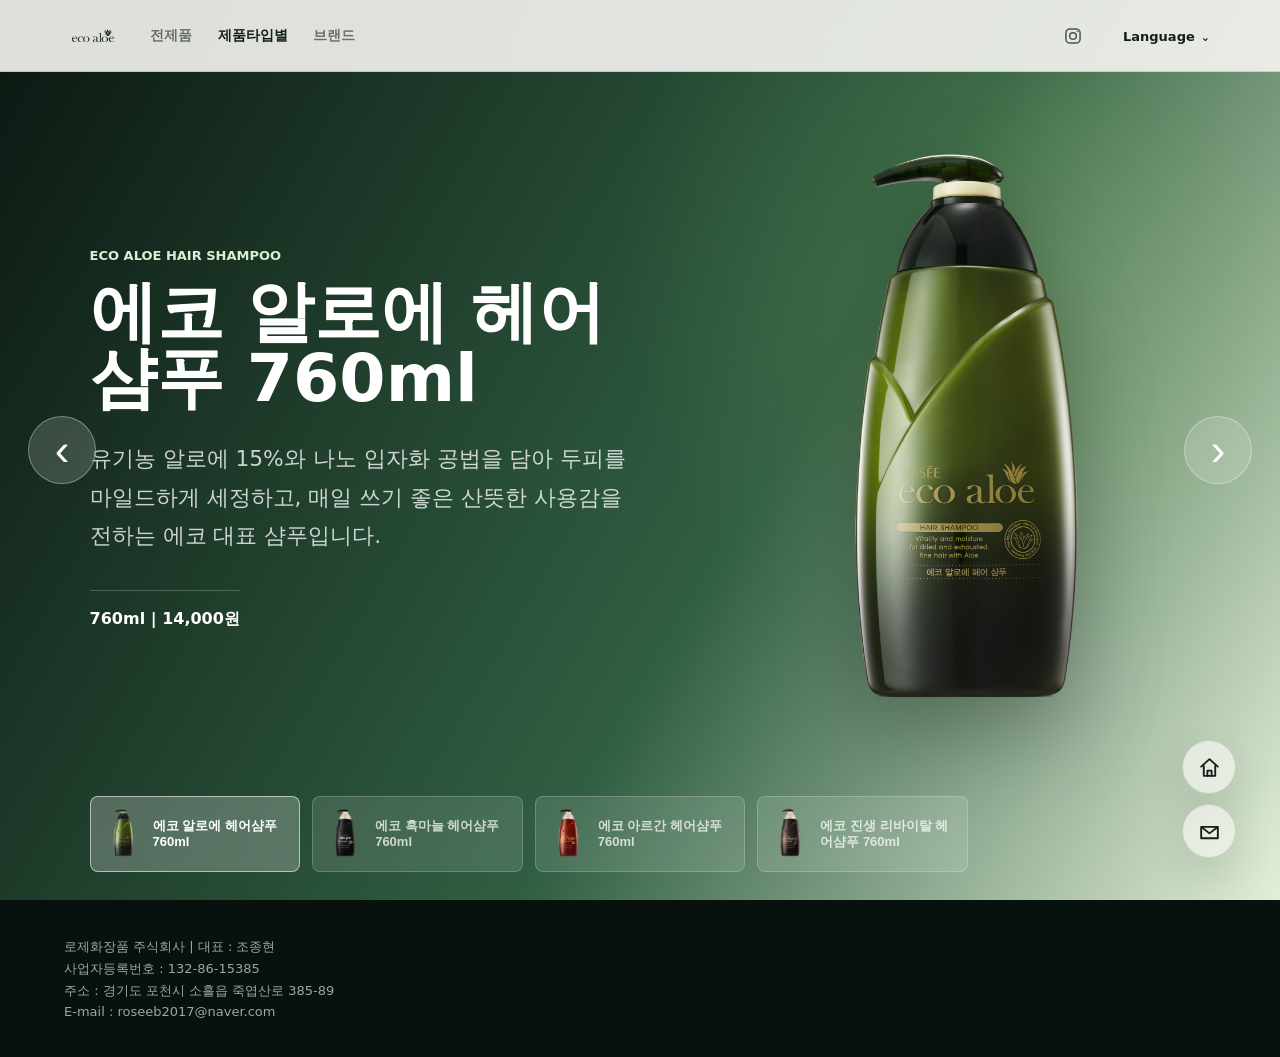
==== commit 6603eec9: "Update navigation and proposal contact" ====
--- a/aloe-conditioner.html
+++ b/aloe-conditioner.html
@@ -14,7 +14,9 @@
         <img src="assets/eco-logo.png" alt="에코알로에" />
       </a>
       <nav aria-label="제품 페이지 이동">
-        <a class="is-active" href="aloe-shampoo.html">스토어</a>
+        <a href="aloe-shampoo.html#catalog" data-i18n="nav.allProducts">전제품</a>
+        <a class="is-active" href="aloe-shampoo.html#product-types" data-i18n="nav.productTypes">제품타입별</a>
+        <a href="brand.html" data-i18n="nav.brand">브랜드</a>
       </nav>
       <a class="instagram-link" href="https://www.instagram.com/ecoaloe.korea?igsh=MTF1bDc4emUyenNnOA%3D%3D&amp;utm_source=qr" target="_blank" rel="noopener noreferrer" aria-label="에코 알로에 인스타그램">
         <svg viewBox="0 0 24 24" aria-hidden="true">
@@ -68,7 +70,7 @@
       <p data-i18n="footer.company">로제화장품 주식회사 | 대표 : 조종현</p>
       <p data-i18n="footer.business">사업자등록번호 : 132-86-15385</p>
       <p data-i18n="footer.address">주소 : 경기도 포천시 소흘읍 죽엽산로 385-89</p>
-      <p>E-mail : <a href="mailto:2017roseeb@gmail.com">2017roseeb@gmail.com</a></p>
+      <p>E-mail : <a href="mailto:roseeb2017@naver.com">roseeb2017@naver.com</a></p>
     </footer>
     <nav class="quick-actions" aria-label="빠른 이동">
       <a class="quick-action" href="https://ecoaloe.co.kr/" aria-label="홈">
@@ -85,7 +87,7 @@
         </svg>
       </a>
     </nav>
-    <script src="i18n.js"></script>
+    <script src="i18n.js?v=20260825-product-types-menu"></script>
     <script src="product.js?v=20260706-new-shampoo-link"></script>
   </body>
 </html>
--- a/product.css
+++ b/product.css
@@ -335,6 +335,15 @@
 }
 
 body.is-category-store .store-banner {
+  display: none;
+}
+
+body.is-all-products-view .store-banner,
+body.is-all-products-view .category-section {
+  display: none;
+}
+
+body.is-product-types-landing .catalog-section {
   display: none;
 }
 
@@ -724,6 +733,19 @@
   width: 100%;
 }
 
+.catalog-card.product-hairColor .catalog-image,
+.catalog-card.product-aloeHairColor .catalog-image {
+  align-items: center;
+  display: flex;
+  justify-content: center;
+}
+
+.catalog-card.product-hairColor img,
+.catalog-card.product-aloeHairColor img {
+  height: 84%;
+  width: 84%;
+}
+
 .catalog-card.product-aloeShampooNew,
 .catalog-card.product-aloeConditionerNew {
   align-items: center;
@@ -1112,6 +1134,15 @@
     display: flex;
   }
 
+  body.is-all-products-view .store-banner,
+  body.is-all-products-view .category-section {
+    display: none;
+  }
+
+  body.is-product-types-landing .catalog-section {
+    display: none;
+  }
+
   body.is-category-store .catalog-section {
     padding: 26px 12px 64px;
   }
@@ -1164,6 +1195,12 @@
   .catalog-card img,
   .catalog-section.is-category-view .catalog-card img {
     height: 100%;
+  }
+
+  .catalog-card.product-hairColor img,
+  .catalog-card.product-aloeHairColor img {
+    height: 78%;
+    width: 78%;
   }
 
   .catalog-category,
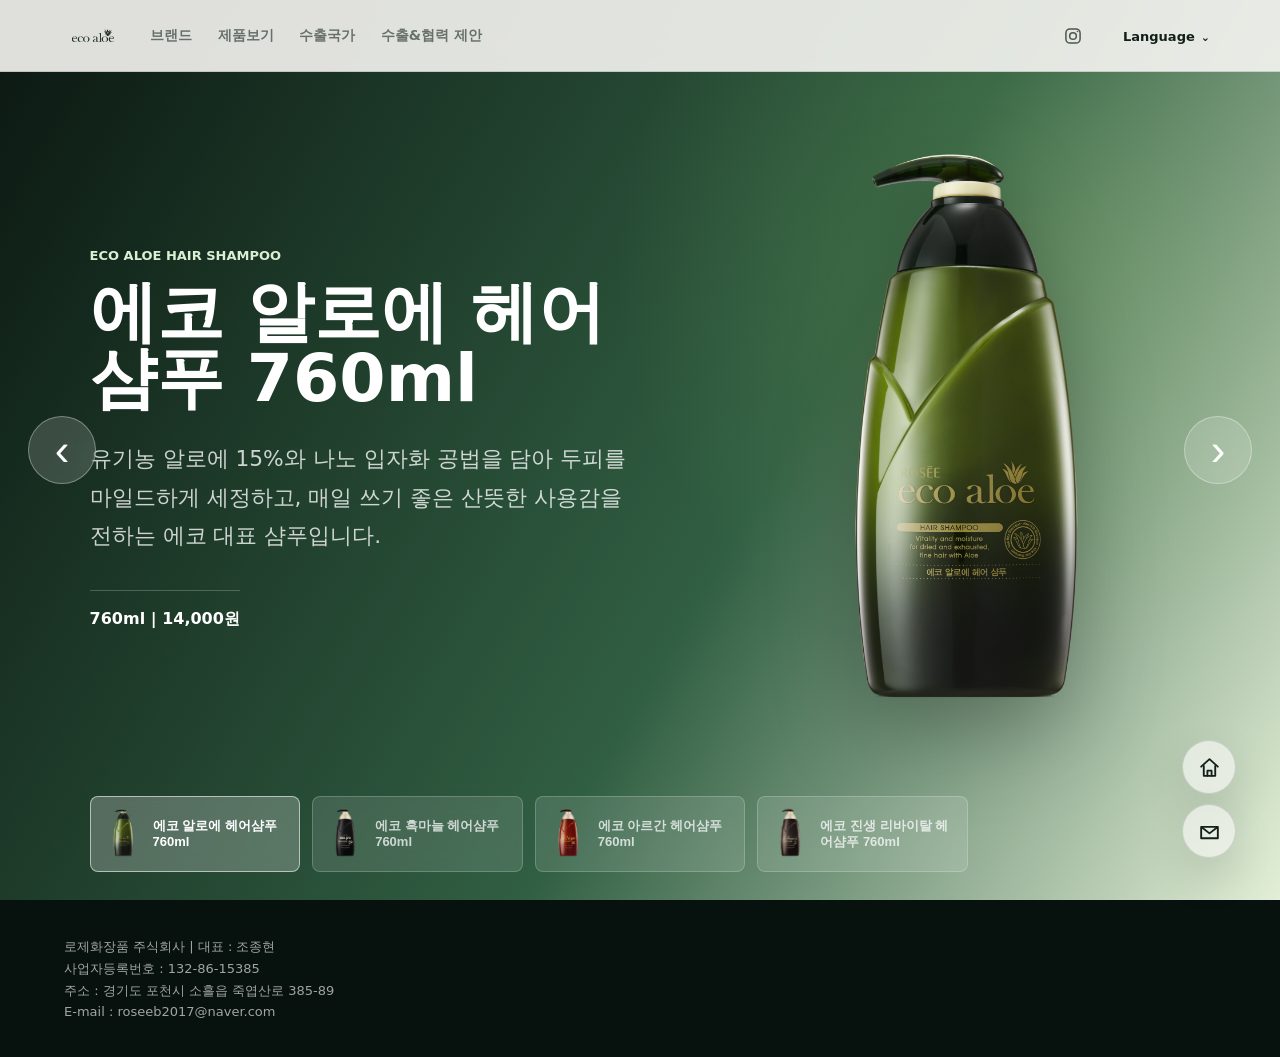
==== commit 2e1f3798: "Unify product page navigation" ====
--- a/aloe-conditioner.html
+++ b/aloe-conditioner.html
@@ -13,10 +13,11 @@
       <a class="product-logo" href="https://ecoaloe.co.kr/" aria-label="에코알로에 홈">
         <img src="assets/eco-logo.png" alt="에코알로에" />
       </a>
-      <nav aria-label="제품 페이지 이동">
-        <a href="aloe-shampoo.html#catalog" data-i18n="nav.allProducts">전제품</a>
-        <a class="is-active" href="aloe-shampoo.html#product-types" data-i18n="nav.productTypes">제품타입별</a>
+      <nav aria-label="페이지 이동">
         <a href="brand.html" data-i18n="nav.brand">브랜드</a>
+        <a href="aloe-shampoo.html#catalog" data-i18n="nav.viewProducts">제품보기</a>
+        <a href="brand.html#brand-global" data-i18n="nav.export">수출국가</a>
+        <a href="proposal.html" data-i18n="nav.proposal">수출&협력 제안</a>
       </nav>
       <a class="instagram-link" href="https://www.instagram.com/ecoaloe.korea?igsh=MTF1bDc4emUyenNnOA%3D%3D&amp;utm_source=qr" target="_blank" rel="noopener noreferrer" aria-label="에코 알로에 인스타그램">
         <svg viewBox="0 0 24 24" aria-hidden="true">
